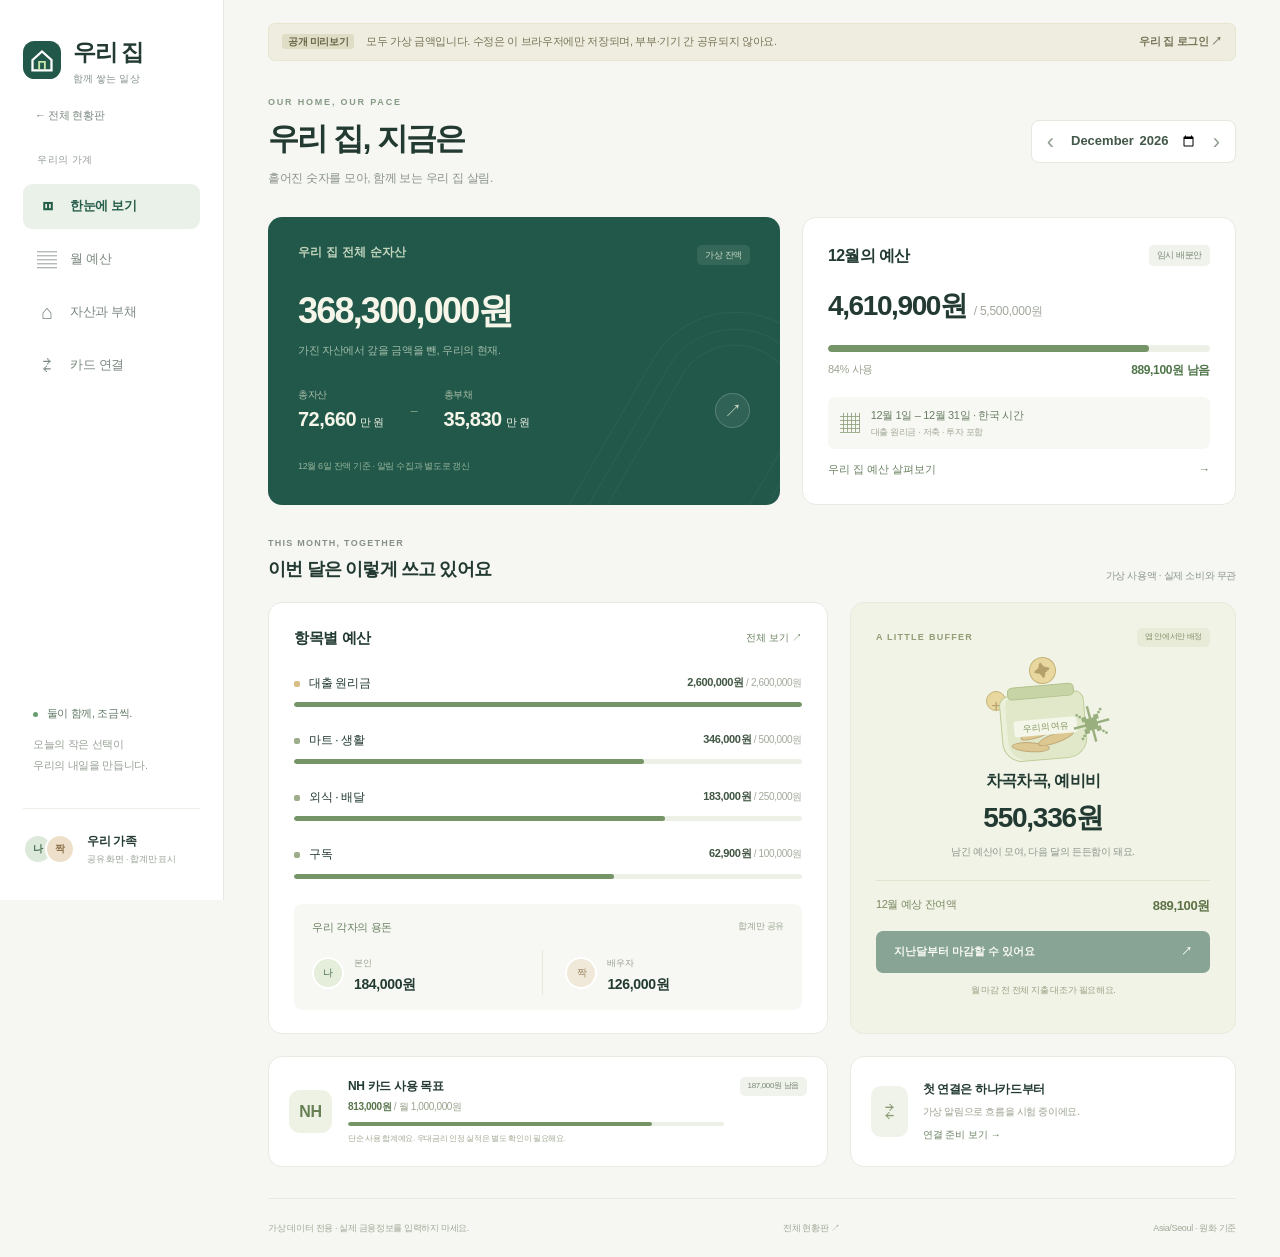
==== household/index.html @ 25414a60 "현황판 갱신 2026-10-18 10:33" ====
<!doctype html>
<html lang="ko">
<head><meta charset="utf-8"><meta name="viewport" content="width=device-width,initial-scale=1"><meta name="theme-color" content="#215849"><meta name="robots" content="noindex,nofollow"><meta name="referrer" content="no-referrer"><meta http-equiv="Content-Security-Policy" content="default-src 'self'; script-src 'self'; style-src 'self' 'unsafe-inline'; img-src 'self' data:; connect-src 'none'; object-src 'none'; base-uri 'self'; form-action 'none'"><title>우리 집 · 함께 쌓는 일상</title><link rel="icon" href="./favicon.svg"><link rel="stylesheet" href="./style.css"><script type="module" src="./app.js"></script></head>
<body>
<a class="skip" href="#main">본문으로 건너뛰기</a>
<aside class="sidebar">
  <a class="brand" href="#overview"><img src="./favicon.svg" alt="" width="38" height="38"><span>우리 집<small>함께 쌓는 일상</small></span></a>
  <a class="portal-link" href="../">← 전체 현황판</a><p class="nav-label">우리의 가계</p>
  <nav aria-label="주 메뉴"><a href="#overview" class="active" data-tab="overview"><span>◫</span> 한눈에 보기</a><a href="#budget" data-tab="budget"><span>▤</span> 월 예산</a><a href="#assets" data-tab="assets"><span>⌂</span> 자산과 부채</a><a href="#connect" data-tab="connect"><span>⇄</span> 카드 연결</a></nav>
  <div class="sidebar-note"><span class="tiny-dot"></span> 둘이 함께, 조금씩.<p>오늘의 작은 선택이<br>우리의 내일을 만듭니다.</p></div>
  <div class="household"><div class="avatars"><span>나</span><span>짝</span></div><div>우리 가족<small>공유 화면 · 합계만 표시</small></div></div>
</aside>
<main id="main">
  <div class="demo-banner"><span><b>공개 미리보기</b> 모두 가상 금액입니다. 수정은 이 브라우저에만 저장되며, 부부·기기 간 공유되지 않아요.</span><a href="./account/">우리 집 로그인 ↗</a></div>
  <header class="page-header"><div><p class="eyebrow" id="eyebrow">OUR HOME, OUR PACE</p><h1 id="page-title">우리 집, 지금은</h1><p class="subtitle" id="subtitle">흩어진 숫자를 모아, 함께 보는 우리 집 살림.</p></div><div class="month-picker"><button id="prev-month" aria-label="이전 달">‹</button><label><span class="sr-only">조회 월</span><input type="month" id="month" min="2000-01" max="2100-12"></label><button id="next-month" aria-label="다음 달">›</button></div></header>
  <div id="content" aria-busy="true"><div class="loading">우리 집 현황을 불러오고 있어요.</div></div>
  <footer>가상 데이터 전용 · 실제 금융정보를 입력하지 마세요. <a href="../">전체 현황판 ↗</a><span>Asia/Seoul · 원화 기준</span></footer>
</main>
<dialog id="editor"><form id="editor-form"><div class="dialog-heading"><div><p class="eyebrow">MAKE IT YOURS</p><h2 id="editor-title"></h2></div><button type="button" class="icon-button" id="close-editor" aria-label="닫기">×</button></div><p id="editor-note" class="muted"></p><div id="editor-fields"></div><p id="form-error" class="error" role="alert"></p><div class="dialog-actions"><span id="editor-total"></span><button class="primary" type="submit">저장하기</button></div></form></dialog>
<dialog id="celebration"><button class="icon-button celebration-close" aria-label="축하 화면 닫기">×</button><div class="reward-symbol">✦</div><p class="eyebrow">A LITTLE MORE FOR TOMORROW</p><h2>함께 남긴 여유가<br>우리 집 예비비가 됐어요.</h2><div class="reward-amount" id="reward-amount"></div><p>예비비 배정 완료 · 실제 계좌 이체는 없어요.</p><button class="primary celebration-close">차곡차곡, 잘하고 있어요</button></dialog>
<div id="toast" role="status" aria-live="polite"></div><div id="confetti" aria-hidden="true"></div>
</body></html>
---- household/style.css ----
@font-face{font-family:LocalKorean;src:local("Pretendard"),local("Noto Sans KR"),local("Malgun Gothic")}*{box-sizing:border-box}html{scroll-behavior:smooth}body{margin:0;background:#f6f7f3;color:#223a32;font-family:LocalKorean,"Segoe UI",sans-serif;font-size:14px;line-height:1.6;letter-spacing:-.025em}button,input{font:inherit}button,a,input{outline-offset:4px}button{cursor:pointer;transition:background .2s,transform .2s}button:disabled{cursor:default;opacity:.52}a{color:inherit;text-decoration:none}button{color:inherit}h1,h2,h3,p{margin:0}h1{font-size:31px;letter-spacing:-.055em;line-height:1.4}h2{font-size:20px;letter-spacing:-.045em}h3{font-size:15px}small{font-size:11px}b,strong{font-weight:650}img{display:block}.sidebar{width:224px;position:fixed;inset:0 auto 0 0;background:#fff;border-right:1px solid #e5e9e1;display:flex;flex-direction:column;padding:34px 23px;z-index:5}.brand{display:flex;gap:12px;align-items:center;font-size:23px;font-weight:700;letter-spacing:-.06em}.brand small{display:block;font-size:10px;color:#86948b;font-weight:500;letter-spacing:.015em}.nav-label{font-size:10px;color:#929c94;margin:58px 14px 16px;letter-spacing:.05em}nav{display:grid;gap:8px}nav a{display:flex;gap:13px;align-items:center;padding:12px 14px;border-radius:9px;color:#7c8981;font-size:13px}nav a span{font-size:20px;width:20px;text-align:center;line-height:1}.active{background:#eaf1e9;color:#275e4b;font-weight:700}nav a:hover{background:#f1f4ee}.sidebar-note{margin:auto 10px 33px;font-size:11px;color:#647b68;line-height:1.9}.sidebar-note p{color:#98a196;margin-top:10px}.tiny-dot{display:inline-block;width:5px;height:5px;background:#699c6f;border-radius:50%;margin-right:6px}.household{border-top:1px solid #edf0e9;padding-top:23px;display:flex;gap:12px;align-items:center;font-size:12px;font-weight:600}.household small{display:block;font-weight:400;color:#94a093;font-size:9px}.avatars{display:flex}.avatars span,.avatar{border-radius:50%;background:#dce9db;color:#456c4d;display:inline-grid;place-items:center;width:30px;height:30px;font-size:10px;border:2px solid #fff}.avatars span+span{margin-left:-8px;background:#eddfca;color:#8c744b}main{max-width:1600px;margin-left:224px;padding:23px 44px 0}.demo-banner{display:flex;justify-content:space-between;gap:10px;font-size:11px;color:#777458;background:#efeddf;border:1px solid #e8e4ce;border-radius:7px;padding:9px 13px}.demo-banner b{font-size:10px;margin-right:9px;background:#e0ddc6;color:#676546;padding:2px 6px;border-radius:3px}.demo-banner a{white-space:nowrap;font-weight:600}.page-header{display:flex;justify-content:space-between;align-items:center;margin:34px 0 28px;gap:15px}.eyebrow{font-size:10px;letter-spacing:.14em;color:#879187;font-weight:600;margin-bottom:6px}.page-header .eyebrow{font-size:9px;letter-spacing:.2em;color:#869b85;margin-bottom:8px}.subtitle{font-size:12px;color:#8b948c;margin-top:9px}.month-picker{display:flex;align-items:center;border:1px solid #e4e8de;border-radius:8px;background:white;padding:5px}.month-picker button{background:none;border:0;font-size:22px;color:#919c91;width:27px;height:29px;line-height:1}.month-picker input{width:139px;padding:4px 6px;background:none;border:0;font-size:13px;font-weight:650;color:#425747}.hero-grid{display:grid;grid-template-columns:1.18fr 1fr;gap:22px}.panel{background:#fff;border:1px solid #e7ebe2;border-radius:14px;padding:25px}.section-top{display:flex;align-items:center;justify-content:space-between;gap:12px}.section-top h2{font-size:16px}.pill,.dark-pill{font-size:9px;border-radius:5px;background:#f0f3ec;color:#798775;padding:3px 8px;white-space:nowrap}.dark-pill{background:#ffffff17;color:#c7d8c3}.wealth-card{position:relative;overflow:hidden;background:#215849;border-radius:14px;color:#f5f5e9;padding:26px 30px 21px}.wealth-card .eyebrow{color:#c2d4bd;letter-spacing:.02em;font-size:12px}.wealth-value{font-size:36px;font-weight:600;letter-spacing:-.05em;margin-top:14px;position:relative;z-index:1}.wealth-card>p{font-size:11px;color:#a1bca9;margin-top:3px}.wealth-breakdown{display:flex;align-items:center;gap:26px;margin-top:27px;position:relative;z-index:1}.wealth-breakdown div>span{font-size:10px;color:#acbfa9;display:block}.wealth-breakdown strong{font-size:20px;letter-spacing:-.025em}.wealth-breakdown small{font-size:11px;margin-left:4px;font-weight:400}.math-symbol{color:#789b83}.circle-button{margin-left:auto;background:#ffffff12;border:1px solid #ffffff30;width:35px;height:35px;border-radius:50%;font-size:18px;color:#c8d7bd}.wealth-date{font-size:9px;color:#95b49d;margin-top:24px}.arch{position:absolute;right:-25px;bottom:-90px;width:190px;height:290px;border:1px solid #ffffff0c;border-radius:100px 100px 0 0;transform:rotate(30deg)}.arch:before,.arch:after{content:'';position:absolute;inset:16px;border:1px solid #ffffff0c;border-radius:100px 100px 0 0}.arch:after{inset:32px}.month-card{display:flex;flex-direction:column;justify-content:space-between}.budget-main{font-size:28px;letter-spacing:-.05em;font-weight:650;margin:16px 0}.budget-main>span{font-size:12px;color:#a1a89b;font-weight:400;letter-spacing:-.02em;margin-left:4px}.bar{height:7px;border-radius:9px;background:#edf0e7;overflow:hidden}.bar>span{display:block;height:100%;background:#759467;border-radius:9px;transition:width .4s}.bar.over>span{background:#c78b62}.budget-bottom{display:flex;justify-content:space-between;font-size:11px;color:#9aa28f;margin-top:9px}.budget-bottom strong{font-size:12px;color:#4f7649}.month-note{display:flex;gap:11px;align-items:center;background:#f7f8f3;border-radius:7px;padding:10px 12px;margin:17px 0 12px;font-size:11px;color:#697d63}.note-icon{font-size:20px;color:#899c76}.month-note small{display:block;color:#a1aa98;font-size:9px}.text-button{display:flex;align-items:center;justify-content:space-between;gap:10px;background:transparent;border:0;font-size:11px;padding:0;color:#6b8262;text-align:left}.text-button.small{font-size:10px;white-space:nowrap}.section-heading{display:flex;justify-content:space-between;align-items:end;margin:31px 0 18px;gap:10px}.section-heading h2{font-size:18px}.section-heading .eyebrow{font-size:9px;margin-bottom:5px}.muted{color:#8a9689;font-size:12px}.sample-label{font-size:10px}.detail-grid{display:grid;grid-template-columns:minmax(0,1.45fr) minmax(270px,1fr);gap:22px}.spending-panel{padding:23px 25px}.category-row{margin-top:24px;display:grid;grid-template-columns:1fr auto;gap:9px;font-size:12px}.category-name{display:flex;align-items:center;gap:9px;flex-wrap:wrap}.category-dot{display:inline-block;width:6px;height:6px;border-radius:2px;background:#9dac89}.category-dot.debt{background:#d8be87}.category-dot.saving{background:#7aa995}.category-money{font-size:11px;color:#405542;text-align:right}.category-money span{color:#a2aa9b;font-size:10px}.category-row .bar{grid-column:1/-1;height:5px}.category-foot{grid-column:1/-1;display:flex;justify-content:space-between;font-size:10px;color:#9aa58e}.personal-box{background:#f7f8f3;padding:15px 18px;border-radius:8px;margin-top:25px}.personal-heading{display:flex;justify-content:space-between;font-size:11px;color:#698061}.personal-heading small{font-size:9px;color:#99a38f}.personal-totals{display:flex;justify-content:space-between;margin-top:14px;gap:12px}.personal-totals>div{display:flex;gap:10px;align-items:center;flex:1}.personal-totals>div+div{border-left:1px solid #e4e9dc;padding-left:22px}.personal-totals b{display:block;font-size:14px}.personal-totals small{font-size:9px;color:#99a08f}.avatar{width:32px;height:32px;background:#e5eddb}.avatar.partner{background:#f0e8d8;color:#9b8764}.reserve-panel{background:#f1f3e7;border-color:#e7ebdb;display:flex;flex-direction:column;align-items:stretch;text-align:center;position:relative;overflow:hidden}.reserve-panel .section-top .eyebrow{font-size:9px;margin:0;color:#929d76}.reserve-panel .pill{background:#e7ebd8;color:#87936e;font-size:8px}.reserve-illustration{position:relative;height:117px;max-width:210px;width:100%;margin:4px auto 0}.jar{position:absolute;width:85px;height:67px;bottom:8px;left:63px;background:#e1e8c9;border:1px solid #c0ce9a;border-radius:10px 10px 20px 20px;transform:rotate(-5deg);box-shadow:inset 5px 0 0 #ffffff55}.jar:before{content:'';position:absolute;left:8px;right:8px;top:-9px;height:11px;background:#c6d4a6;border:1px solid #b3c28e;border-radius:5px}.jar span{position:absolute;top:25px;left:12px;background:#f4f6e9;border-radius:3px;padding:1px 9px;font-size:9px;color:#82945e;z-index:1}.jar i{position:absolute;background:#ddc891;border:1px solid #bfa978;height:10px;width:38px;border-radius:50%;bottom:8px;left:8px;transform:rotate(8deg)}.jar i+i{left:34px;bottom:15px;transform:rotate(-15deg)}.jar i+i+i{left:17px;bottom:22px}.coin{position:absolute;display:grid;place-items:center;border:1px solid #c6b276;border-radius:50%;background:#e8d8a0;color:#b5a06c;font-size:17px}.coin.one{width:27px;height:27px;top:6px;left:91px;transform:rotate(-15deg)}.coin.two{width:20px;height:20px;left:48px;top:40px}.leaf{position:absolute;right:35px;bottom:10px;color:#9aaf7e;font-size:39px;transform:rotate(-15deg)}.reserve-panel h2{font-size:16px;margin-top:0}.reserve-value{font-size:28px;letter-spacing:-.045em;font-weight:650;margin-top:3px}.reserve-panel .muted{font-size:10px;margin-top:3px}.reserve-preview{display:flex;justify-content:space-between;border-top:1px solid #dfe5cf;padding-top:15px;margin-top:20px;margin-bottom:14px;font-size:11px;color:#7b8962}.reserve-preview b{font-size:13px;color:#5d7244}.primary{border:0;background:#285d49;color:white;border-radius:7px;font-size:12px;font-weight:600;padding:12px 18px;white-space:nowrap}.primary:hover:not(:disabled){background:#194d3a;transform:translateY(-1px)}.primary.wide{display:flex;justify-content:space-between;width:100%;font-size:11px}.reserve-help{font-size:9px;color:#9aa383;margin-top:10px}.bottom-grid{display:grid;grid-template-columns:1.45fr 1fr;gap:22px;margin-top:22px}.nh-panel{display:flex;gap:16px;padding:20px;align-items:center}.nh-logo{font-size:16px;font-weight:800;color:#678154;background:#eef2e5;display:grid;place-items:center;border-radius:11px;width:43px;height:43px;flex-shrink:0}.nh-copy{flex:1}.nh-copy h3{font-size:12px}.nh-copy p{font-size:10px;color:#9aa38c;margin-top:3px}.nh-copy b{color:#58754c}.nh-copy .bar{height:4px;margin:7px 0}.nh-copy small{font-size:8px;color:#a0a992;display:block}.nh-panel>.pill{align-self:flex-start;font-size:8px}.connection-mini{display:flex;gap:15px;align-items:center;padding:20px}.connection-icon{font-size:22px;background:#f0f3e9;border-radius:10px;padding:8px 13px;color:#8b9b73}.connection-mini h3{font-size:12px}.connection-mini p{font-size:10px;color:#99a28e;margin:4px 0 7px}footer{display:flex;justify-content:space-between;border-top:1px solid #e5e9de;font-size:9px;color:#9fa895;padding:22px 0;margin-top:31px;gap:10px}.budget-summary{display:flex;justify-content:space-between;align-items:center;gap:18px}.budget-summary p{margin-top:7px}.budget-summary h2{font-size:23px}.budget-stats{display:grid;grid-template-columns:repeat(3,1fr);margin:22px 0;gap:20px}.budget-stats>div{border-left:3px solid #d7dfc7;padding:8px 18px}.budget-stats span{display:block;color:#8e9b86;font-size:11px}.budget-stats b{font-size:25px}.categories-grid{display:grid;grid-template-columns:1fr 1fr;gap:0 28px}.categories-grid .category-row{grid-template-columns:1fr}.categories-grid .category-money{text-align:left}.all-categories{padding-bottom:35px}.reserve-panel.full{align-self:start}.info-note{font-size:11px;color:#88977d;background:#f0f3e9;border-radius:6px;padding:12px 16px;margin-top:20px}.asset-grid{display:grid;grid-template-columns:1.1fr 1fr;gap:22px}.asset-row{display:flex;justify-content:space-between;gap:15px;align-items:center;border-bottom:1px solid #edf0e7;padding:22px 0;font-size:12px}.asset-row:last-child{border-bottom:0;padding-bottom:5px}.asset-row small{display:block;color:#9aa68c;font-size:10px;margin-top:3px}.asset-row.excluded{opacity:.55}.asset-row strong{white-space:nowrap}.connection-status{display:flex;justify-content:space-between;align-items:start;gap:10px}.connection-status h2{font-size:24px;margin-bottom:10px}.status-icon{float:left;font-size:30px;display:grid;place-items:center;background:#eef3e8;color:#698557;border-radius:14px;width:70px;height:70px;margin-right:22px}.amber{background:#f5eada;color:#ab8655}.flow{display:flex;gap:25px;align-items:center;justify-content:center;margin:26px 0}.flow>div{padding:15px 20px;background:#ecefe5;border-radius:10px;flex:1;display:grid;grid-template-columns:auto 1fr;gap:3px 12px}.flow b{grid-row:1/3;font-size:25px;color:#bbc4aa}.flow strong{font-size:12px;color:#7b8c70}.flow small{font-size:10px;color:#99a68b}.flow>span{color:#b2bda3}.flow .ready{background:#e3ecdf}.flow .ready b,.flow .ready strong{color:#5a7952}.simulator p{margin-top:12px}.sim-buttons{display:grid;grid-template-columns:1fr 1fr;gap:10px;margin-top:19px}.sim-buttons button{background:#f8f9f4;border:1px solid #e4e9dc;border-radius:9px;display:grid;grid-template-columns:30px 1fr;padding:13px 10px;text-align:left;align-items:center;gap:3px 5px}.sim-buttons button:hover{background:#edf3e6}.sim-buttons button>span{grid-row:1/3;font-size:24px;color:#8b9e75}.sim-buttons b{font-size:11px}.sim-buttons small{font-size:9px;color:#98a28b}.capture-counts{display:flex;gap:22px;margin-top:20px;font-size:11px;color:#8b9980}.capture-counts b{color:#466640;margin-left:6px}.next-step{background:#edf1e5}.next-step h2{font-size:21px;margin:15px 0}.next-step p{font-size:12px;line-height:2}.next-step .muted{margin-top:15px;font-size:11px}.step-note{border-top:1px solid #dce4cf;padding-top:18px;margin-top:22px;font-size:12px;color:#798c66}.cards-grid{display:grid;grid-template-columns:repeat(4,1fr);gap:15px}.card-tile{background:#fff;border:1px solid #e4e9dc;border-radius:12px;padding:20px 17px}.card-chip{font-size:26px;color:#c1b17f;line-height:1}.card-tile h3{font-size:12px;margin:25px 0 5px}.card-tile p{font-size:10px;color:#8e9d83}.card-tile>small{display:block;font-size:9px;color:#adb6a4;margin-top:18px}dialog{border:1px solid #dce4d4;border-radius:18px;padding:28px;max-width:650px;width:calc(100% - 32px);max-height:88vh;color:#294132;background:#fcfdf9;box-shadow:0 20px 100px #1e3b3033}dialog::backdrop{background:#182d2666;backdrop-filter:blur(3px)}.dialog-heading{display:flex;justify-content:space-between;align-items:center}.icon-button{border:0;background:#edf2e7;border-radius:50%;width:30px;height:30px;font-size:22px;line-height:1;color:#8b9d7d}.dialog-heading h2{font-size:23px}#editor-note{margin:14px 0 20px;font-size:11px}.budget-fields{display:grid;grid-template-columns:1fr 1fr;gap:17px 22px}.amount-field>span{display:block;font-size:11px;color:#829477;margin-bottom:5px}.amount-field>div{display:flex;align-items:center;gap:7px}.amount-field input,.asset-fields input[type=number]{border:1px solid #dce3d3;border-radius:6px;background:#fff;min-width:0;width:100%;padding:9px 10px;color:#3e5938;text-align:right}.amount-field div>span{font-size:10px;color:#9eaa92}.dialog-actions{position:sticky;bottom:-28px;background:#fcfdf9;display:flex;justify-content:space-between;align-items:center;gap:12px;border-top:1px solid #e1e7d8;margin-top:22px;padding:20px 0 4px}.dialog-actions>span{font-size:14px;font-weight:600}.error,.warn-text{color:#a56942!important}.error{font-size:12px;margin-top:12px}.asset-fields{display:grid;grid-template-columns:1fr 1fr;gap:10px;border:1px solid #e0e7d6;border-radius:7px;margin:15px 0;padding:15px}.asset-fields legend{font-size:12px}.asset-fields label{font-size:10px;color:#829575}.asset-fields input[type=number]{margin-top:5px}.check-label{display:flex;align-items:center;gap:8px;font-size:11px!important;color:#69815c!important;grid-column:1/-1}.check-label input{accent-color:#285d49;flex-shrink:0;width:17px;height:17px}.review-check{padding:14px;background:#eef2e6;border-radius:7px;line-height:1.8}.close-summary{display:grid;gap:12px;margin:20px 0}.close-summary>span{display:flex;justify-content:space-between;font-size:13px}.close-summary>span:last-child{border-top:1px solid #dce5d3;padding-top:15px;font-size:17px}#toast{position:fixed;bottom:28px;left:calc(50% + 100px);transform:translateX(-50%) translateY(100px);opacity:0;background:#284d3e;color:#fff;padding:14px 22px;border-radius:9px;font-size:12px;z-index:30;transition:all .25s;box-shadow:0 5px 25px #183d2c22;max-width:90vw;min-width:280px;text-align:center}#toast.show{opacity:1;transform:translateX(-50%) translateY(0)}#celebration{width:470px;text-align:center;background:#f1f5e8;padding:45px 28px}.celebration-close.icon-button{position:absolute;right:18px;top:18px}.reward-symbol{font-size:65px;color:#b49e54;margin-bottom:15px}.reward-amount{color:#275c45;font-size:40px;font-weight:650;letter-spacing:-.05em;margin:20px 0}.reward-amount{animation:reward .6s ease-out}#celebration p:not(.eyebrow){font-size:11px;color:#889b76;margin-bottom:25px}#confetti{position:fixed;inset:0;pointer-events:none;z-index:100}#confetti i{position:absolute;top:-30px;left:var(--x);width:9px;height:14px;animation:fall 2.8s var(--delay) ease-out both}@keyframes fall{to{transform:translateY(105vh) rotate(var(--rotate));opacity:0}}@keyframes reward{from{transform:translateY(25px);opacity:0}to{transform:translateY(0);opacity:1}}.sr-only{position:absolute;width:1px;height:1px;overflow:hidden;clip-path:inset(50%)}.skip{position:fixed;left:15px;top:-100px;background:white;padding:10px;z-index:20}.skip:focus{top:15px}.loading{padding:100px;text-align:center;color:#8c9b7f}@media(min-width:1600px){main{margin-right:auto}.wealth-value{font-size:43px}.wealth-card{padding:30px 36px}.panel{padding:28px}.hero-grid{gap:26px}.detail-grid,.bottom-grid{gap:26px}.category-row{margin-top:28px}.reserve-illustration{margin-top:14px;height:125px}}@media(max-width:1180px){.sidebar{width:185px;padding:30px 17px}main{margin-left:185px;padding:20px 27px 0}.hero-grid{grid-template-columns:1fr 1fr;gap:16px}.wealth-card{padding:23px}.wealth-value{font-size:31px}.wealth-breakdown{gap:15px}.budget-main{font-size:24px}.budget-main>span{display:block;margin-left:0}.detail-grid{grid-template-columns:1.2fr 1fr;gap:16px}.bottom-grid{grid-template-columns:1fr}.cards-grid{grid-template-columns:repeat(2,1fr)}.category-row{grid-template-columns:1fr}.category-money{text-align:left}.panel{padding:21px}.categories-grid{grid-template-columns:1fr}.budget-stats b{font-size:22px}.flow{gap:12px}.flow>div{padding:13px;grid-template-columns:1fr}.flow b{grid-row:auto}.personal-totals>div+div{padding-left:10px}.personal-totals b{font-size:12px}.sample-label{display:none}.status-icon{display:none}}@media(max-width:820px){.sidebar{width:75px;padding:24px 12px}.brand{justify-content:center}.brand>span,.nav-label,.sidebar-note,.household{display:none}nav{margin-top:40px}nav a{font-size:0;padding:14px 12px;justify-content:center}nav a span{font-size:22px}.sidebar nav a{gap:0}main{margin-left:75px;padding:18px 22px 0}.demo-banner a{display:none}.hero-grid{grid-template-columns:1fr}.wealth-value{font-size:36px}.wealth-card{padding:25px}.month-card{padding:23px}.budget-main>span{display:inline}.detail-grid{grid-template-columns:1fr}.reserve-illustration{height:105px}.reserve-panel{padding:23px}.budget-stats{gap:6px}.budget-stats>div{padding:6px 10px}.budget-stats b{font-size:19px}.asset-grid{grid-template-columns:1fr}.category-row{grid-template-columns:1fr auto}.category-money{text-align:right}.categories-grid{grid-template-columns:1fr 1fr}.categories-grid .category-row{grid-template-columns:1fr}.categories-grid .category-money{text-align:left}.personal-totals b{font-size:15px}.reserve-panel.full{max-width:none}.page-header{margin:26px 0 22px}.page-header h1{font-size:27px}.month-picker input{width:126px;font-size:12px}footer{flex-direction:column}.budget-summary{align-items:start}.budget-summary h2{font-size:19px}.budget-summary .primary{font-size:10px;padding:10px 13px}#toast{left:calc(50% + 37px)}.connection-status h2{font-size:20px}.connection-status .pill{font-size:8px}.flow>div{padding:12px}.flow strong{font-size:10px}.flow small{font-size:9px}.sim-buttons{grid-template-columns:1fr 1fr}}
@media(max-width:520px){body{font-size:13px}.sidebar{position:fixed;inset:auto 0 0 0;height:67px;width:100%;padding:0 7px;border-right:0;border-top:1px solid #e3e9db;background:#fffffff2;backdrop-filter:blur(12px)}.brand{display:none}nav{display:flex;justify-content:space-around;margin:0;height:100%;align-items:center}nav a{display:flex;flex-direction:column;font-size:9px;gap:5px!important;padding:7px 12px;border-radius:8px;white-space:nowrap}nav a span{font-size:18px}main{margin:0;padding:13px 17px 65px}.demo-banner{font-size:9px;padding:8px 10px;line-height:1.7}.demo-banner b{font-size:8px}.page-header{margin-top:24px;align-items:start;flex-wrap:wrap;gap:18px}.page-header>div:first-child{flex:1}.page-header h1{font-size:27px}.page-header .eyebrow{font-size:8px}.subtitle{font-size:11px;max-width:220px}.month-picker{margin-top:4px;padding:2px}.month-picker input{width:109px;font-size:11px;padding:5px 2px}.month-picker button{width:20px}.wealth-value{font-size:33px}.wealth-breakdown{gap:22px}.wealth-breakdown strong{font-size:19px}.section-heading h2{font-size:17px}.panel{padding:21px}.category-row{font-size:11px}.category-money{font-size:11px}.category-money span{font-size:9px}.nh-panel{gap:12px;flex-wrap:wrap}.nh-panel>.pill{margin-left:55px;margin-top:-7px}.nh-copy small{font-size:9px}.budget-main{font-size:27px}.budget-main>span{font-size:11px}.cards-grid{gap:10px}.card-tile{padding:17px 12px}.card-tile h3{font-size:11px}.card-tile .pill{font-size:7px}.budget-summary{flex-direction:column}.budget-summary .primary{align-self:flex-end}.budget-stats{grid-template-columns:1fr 1fr;gap:15px 0}.budget-stats>div:last-child{grid-column:1/-1}.budget-stats b{font-size:23px}.categories-grid{grid-template-columns:1fr}.categories-grid .category-row{grid-template-columns:1fr auto}.categories-grid .category-money{text-align:right}.flow{gap:8px;align-items:stretch}.flow>span{align-self:center;font-size:11px}.flow>div{padding:11px 8px}.flow strong{font-size:9px}.flow small{font-size:8px}.flow b{font-size:19px}.connection-status h2{font-size:18px}.connection-status{flex-wrap:wrap}.connection-status .pill{margin-top:5px}.sim-buttons{gap:8px}.sim-buttons b{font-size:10px}.sim-buttons small{font-size:8px}.sim-buttons button{grid-template-columns:21px 1fr;padding:12px 8px}.sim-buttons button>span{font-size:20px}.budget-fields{gap:12px 15px}.amount-field input{font-size:12px}.dialog-actions>span{font-size:12px}dialog{padding:22px}.asset-fields{padding:12px}.dialog-actions{bottom:-22px;padding-bottom:6px}#toast{left:50%;bottom:80px}.reward-amount{font-size:33px}.asset-row{font-size:11px}.asset-row strong{font-size:12px}}
#celebration{width:min(470px,calc(100% - 32px))}
@media(prefers-reduced-motion:reduce){*,*:before,*:after{animation:none!important;transition:none!important;scroll-behavior:auto!important}}

.portal-link{margin:20px 12px -30px;font-size:11px;color:#7c8981}@media(max-width:820px){.portal-link{display:none}}
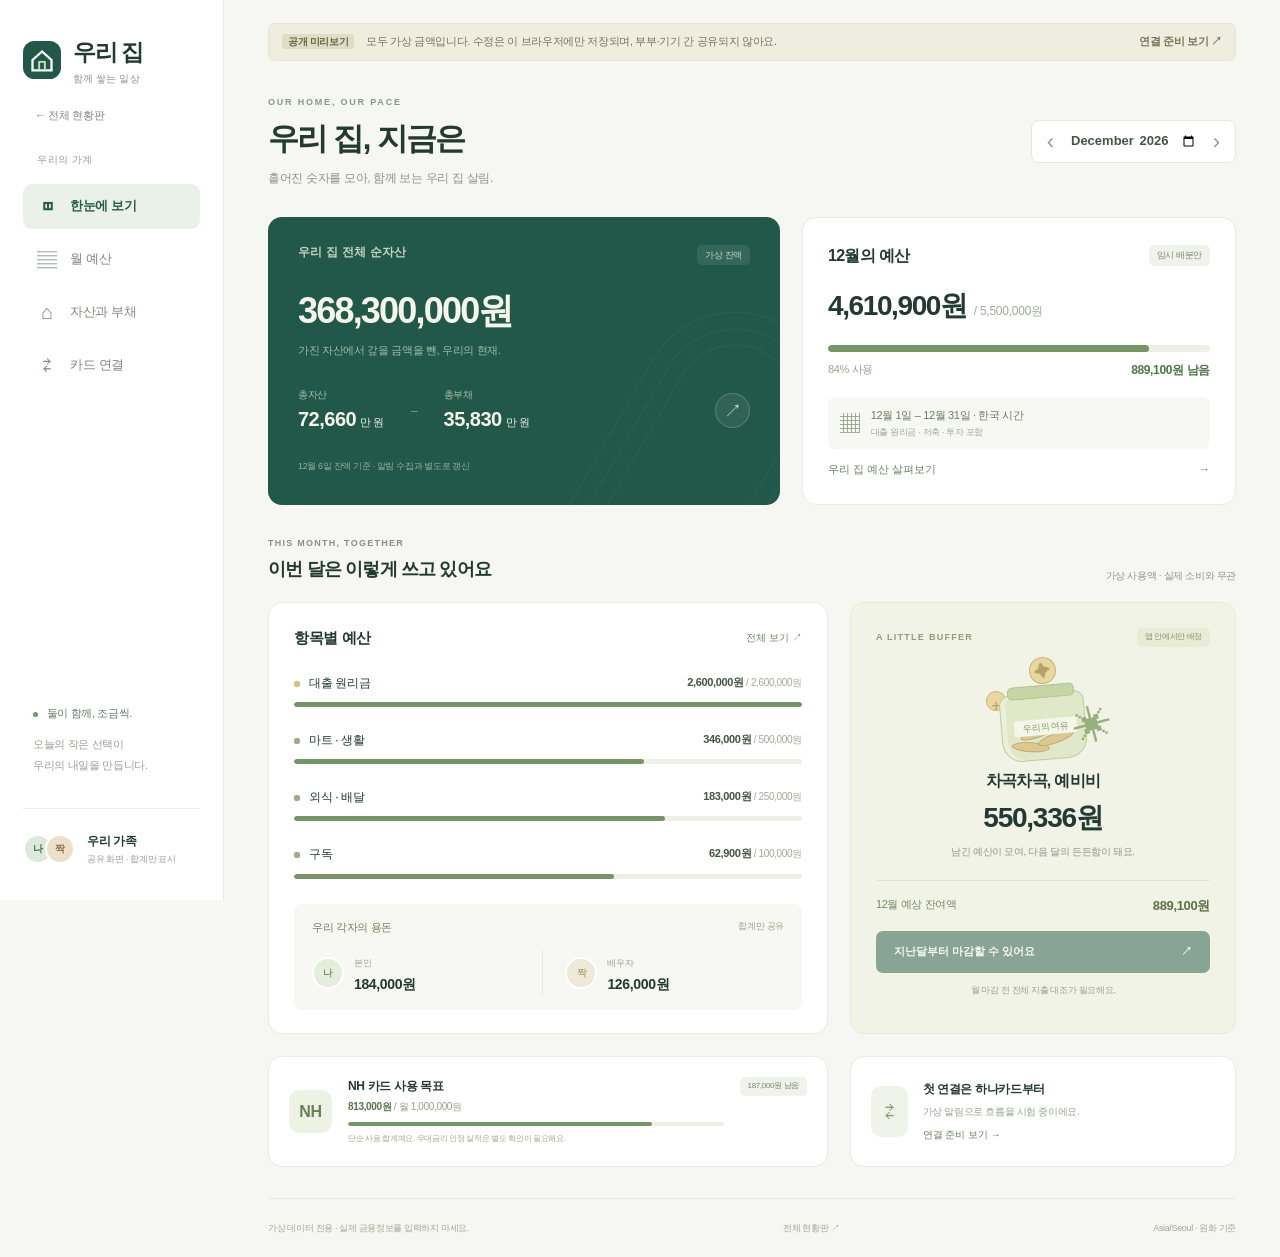
==== commit cc149bfe: "현황판 갱신 2026-10-18 02:25" ====
--- a/household/index.html
+++ b/household/index.html
@@ -11,7 +11,7 @@
   <div class="household"><div class="avatars"><span>나</span><span>짝</span></div><div>우리 가족<small>공유 화면 · 합계만 표시</small></div></div>
 </aside>
 <main id="main">
-  <div class="demo-banner"><span><b>공개 미리보기</b> 모두 가상 금액입니다. 수정은 이 브라우저에만 저장되며, 부부·기기 간 공유되지 않아요.</span><a href="./account/">우리 집 로그인 ↗</a></div>
+  <div class="demo-banner"><span><b>공개 미리보기</b> 모두 가상 금액입니다. 수정은 이 브라우저에만 저장되며, 부부·기기 간 공유되지 않아요.</span><a href="#connect">연결 준비 보기 ↗</a></div>
   <header class="page-header"><div><p class="eyebrow" id="eyebrow">OUR HOME, OUR PACE</p><h1 id="page-title">우리 집, 지금은</h1><p class="subtitle" id="subtitle">흩어진 숫자를 모아, 함께 보는 우리 집 살림.</p></div><div class="month-picker"><button id="prev-month" aria-label="이전 달">‹</button><label><span class="sr-only">조회 월</span><input type="month" id="month" min="2000-01" max="2100-12"></label><button id="next-month" aria-label="다음 달">›</button></div></header>
   <div id="content" aria-busy="true"><div class="loading">우리 집 현황을 불러오고 있어요.</div></div>
   <footer>가상 데이터 전용 · 실제 금융정보를 입력하지 마세요. <a href="../">전체 현황판 ↗</a><span>Asia/Seoul · 원화 기준</span></footer>
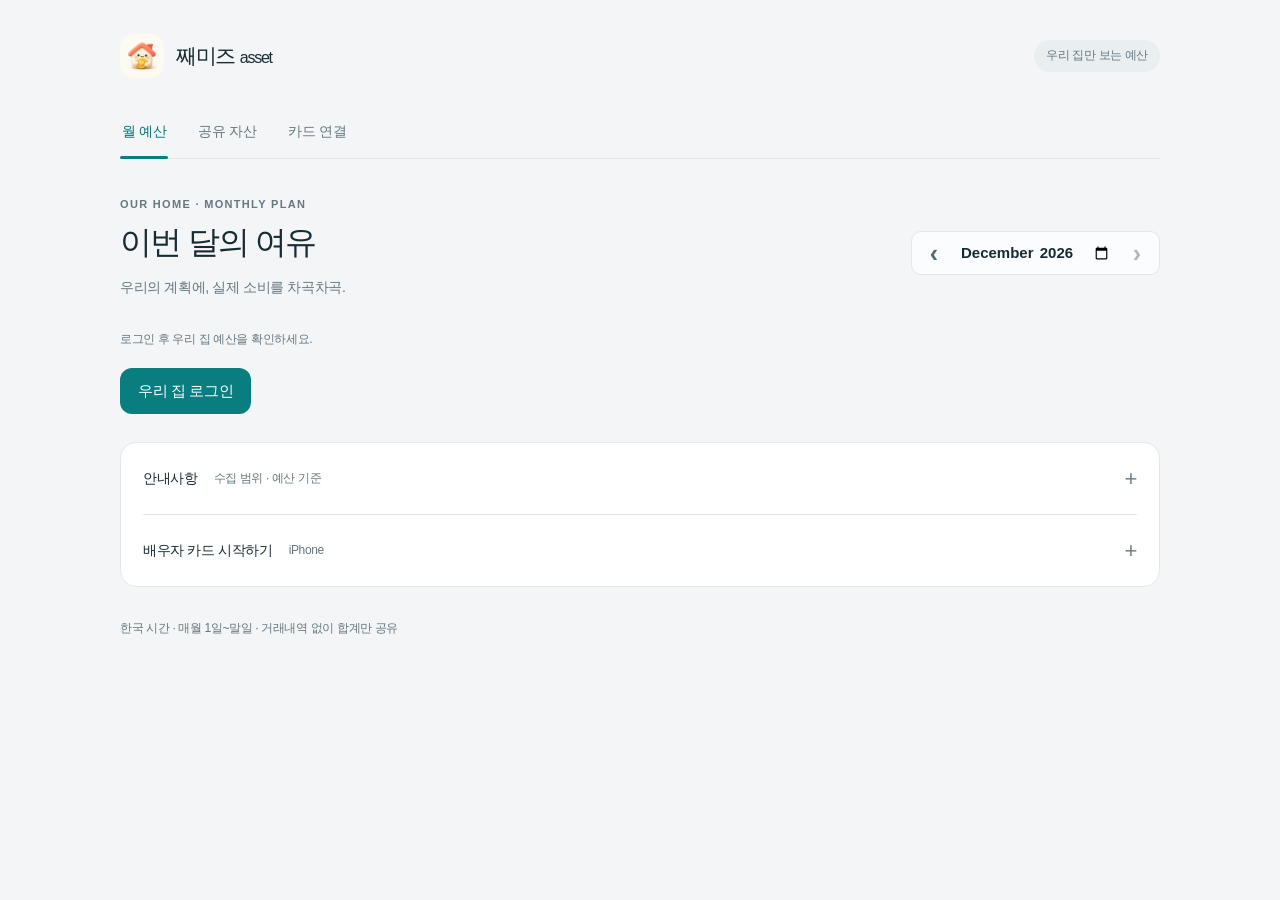
==== commit 7f819ed3: "현황판 갱신 2026-10-22 17:36" ====
--- a/household/index.html
+++ b/household/index.html
@@ -1,22 +1 @@
-<!doctype html>
-<html lang="ko">
-<head><meta charset="utf-8"><meta name="viewport" content="width=device-width,initial-scale=1"><meta name="theme-color" content="#215849"><meta name="robots" content="noindex,nofollow"><meta name="referrer" content="no-referrer"><meta http-equiv="Content-Security-Policy" content="default-src 'self'; script-src 'self'; style-src 'self' 'unsafe-inline'; img-src 'self' data:; connect-src 'none'; object-src 'none'; base-uri 'self'; form-action 'none'"><title>우리 집 · 함께 쌓는 일상</title><link rel="icon" href="./favicon.svg"><link rel="stylesheet" href="./style.css"><script type="module" src="./app.js"></script></head>
-<body>
-<a class="skip" href="#main">본문으로 건너뛰기</a>
-<aside class="sidebar">
-  <a class="brand" href="#overview"><img src="./favicon.svg" alt="" width="38" height="38"><span>우리 집<small>함께 쌓는 일상</small></span></a>
-  <a class="portal-link" href="../">← 전체 현황판</a><p class="nav-label">우리의 가계</p>
-  <nav aria-label="주 메뉴"><a href="#overview" class="active" data-tab="overview"><span>◫</span> 한눈에 보기</a><a href="#budget" data-tab="budget"><span>▤</span> 월 예산</a><a href="#assets" data-tab="assets"><span>⌂</span> 자산과 부채</a><a href="#connect" data-tab="connect"><span>⇄</span> 카드 연결</a></nav>
-  <div class="sidebar-note"><span class="tiny-dot"></span> 둘이 함께, 조금씩.<p>오늘의 작은 선택이<br>우리의 내일을 만듭니다.</p></div>
-  <div class="household"><div class="avatars"><span>나</span><span>짝</span></div><div>우리 가족<small>공유 화면 · 합계만 표시</small></div></div>
-</aside>
-<main id="main">
-  <div class="demo-banner"><span><b>공개 미리보기</b> 모두 가상 금액입니다. 수정은 이 브라우저에만 저장되며, 부부·기기 간 공유되지 않아요.</span><a href="#connect">연결 준비 보기 ↗</a></div>
-  <header class="page-header"><div><p class="eyebrow" id="eyebrow">OUR HOME, OUR PACE</p><h1 id="page-title">우리 집, 지금은</h1><p class="subtitle" id="subtitle">흩어진 숫자를 모아, 함께 보는 우리 집 살림.</p></div><div class="month-picker"><button id="prev-month" aria-label="이전 달">‹</button><label><span class="sr-only">조회 월</span><input type="month" id="month" min="2000-01" max="2100-12"></label><button id="next-month" aria-label="다음 달">›</button></div></header>
-  <div id="content" aria-busy="true"><div class="loading">우리 집 현황을 불러오고 있어요.</div></div>
-  <footer>가상 데이터 전용 · 실제 금융정보를 입력하지 마세요. <a href="../">전체 현황판 ↗</a><span>Asia/Seoul · 원화 기준</span></footer>
-</main>
-<dialog id="editor"><form id="editor-form"><div class="dialog-heading"><div><p class="eyebrow">MAKE IT YOURS</p><h2 id="editor-title"></h2></div><button type="button" class="icon-button" id="close-editor" aria-label="닫기">×</button></div><p id="editor-note" class="muted"></p><div id="editor-fields"></div><p id="form-error" class="error" role="alert"></p><div class="dialog-actions"><span id="editor-total"></span><button class="primary" type="submit">저장하기</button></div></form></dialog>
-<dialog id="celebration"><button class="icon-button celebration-close" aria-label="축하 화면 닫기">×</button><div class="reward-symbol">✦</div><p class="eyebrow">A LITTLE MORE FOR TOMORROW</p><h2>함께 남긴 여유가<br>우리 집 예비비가 됐어요.</h2><div class="reward-amount" id="reward-amount"></div><p>예비비 배정 완료 · 실제 계좌 이체는 없어요.</p><button class="primary celebration-close">차곡차곡, 잘하고 있어요</button></dialog>
-<div id="toast" role="status" aria-live="polite"></div><div id="confetti" aria-hidden="true"></div>
-</body></html>
+<!doctype html><html lang="ko"><head><meta charset="utf-8"><meta name="viewport" content="width=device-width,initial-scale=1"><meta name="robots" content="noindex,nofollow"><meta http-equiv="Content-Security-Policy" content="default-src 'self'; connect-src 'none'; object-src 'none'; base-uri 'none'"><meta http-equiv="refresh" content="0;url=./budget/"><title>째미즈 asset · 우리 집 예산</title></head><body><p><a href="./budget/">우리 집 예산 현황판 열기</a></p></body></html>
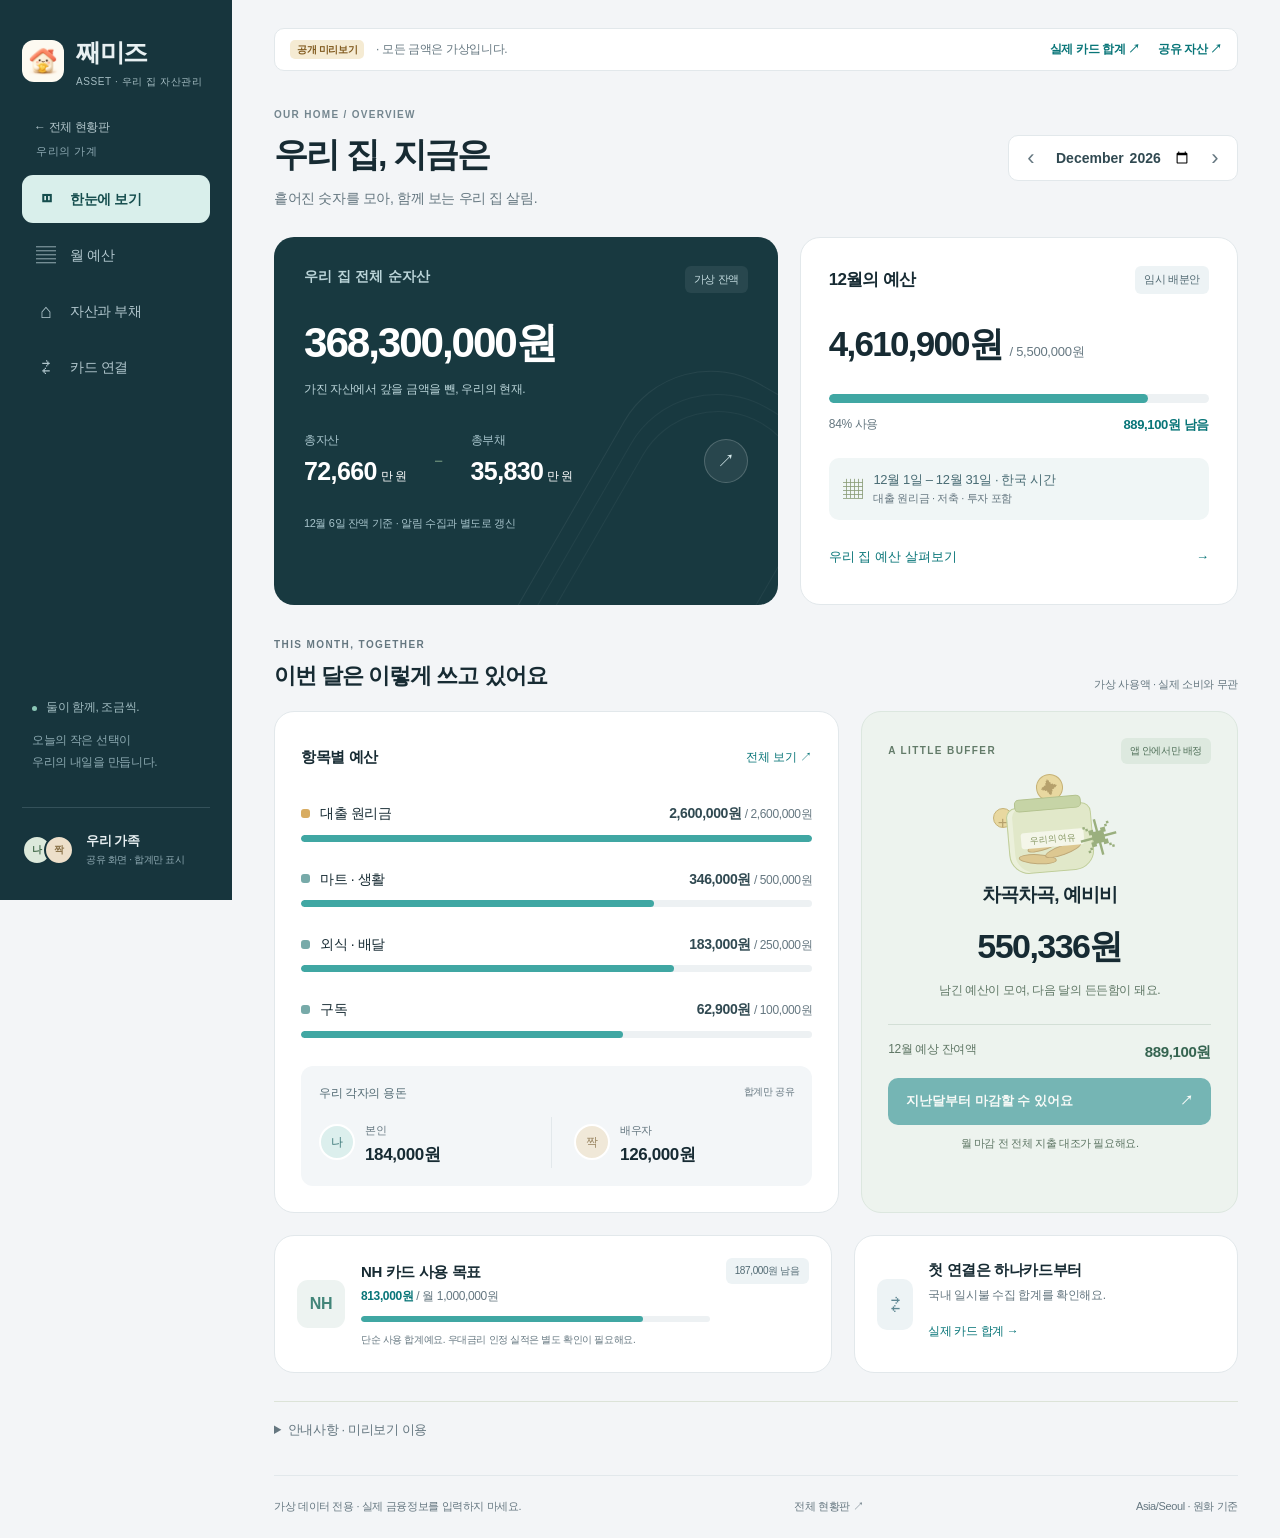
==== commit 75a497aa: "현황판 갱신 2026-10-21 15:39" ====
--- a/household/index.html
+++ b/household/index.html
@@ -1 +1,22 @@
-<!doctype html><html lang="ko"><head><meta charset="utf-8"><meta name="viewport" content="width=device-width,initial-scale=1"><meta name="robots" content="noindex,nofollow"><meta http-equiv="Content-Security-Policy" content="default-src 'self'; connect-src 'none'; object-src 'none'; base-uri 'none'"><meta http-equiv="refresh" content="0;url=./budget/"><title>째미즈 asset · 우리 집 예산</title></head><body><p><a href="./budget/">우리 집 예산 현황판 열기</a></p></body></html>+<!doctype html>
+<html lang="ko">
+<head><meta charset="utf-8"><meta name="viewport" content="width=device-width,initial-scale=1"><meta name="theme-color" content="#215849"><meta name="robots" content="noindex,nofollow"><meta name="referrer" content="no-referrer"><meta http-equiv="Content-Security-Policy" content="default-src 'self'; script-src 'self'; style-src 'self' 'unsafe-inline'; img-src 'self' data:; connect-src 'none'; object-src 'none'; base-uri 'self'; form-action 'none'"><title>우리 집 · 함께 쌓는 일상</title><link rel="icon" href="./favicon.svg"><link rel="stylesheet" href="./style.css?v=design07b"><script type="module" src="./app.js?v=design07"></script></head>
+<body>
+<a class="skip" href="#main">본문으로 건너뛰기</a>
+<aside class="sidebar">
+  <a class="brand" href="#overview"><img src="./connect/app-icon.png" alt="" width="38" height="38"><span>째미즈<small>ASSET · 우리 집 자산관리</small></span></a>
+  <a class="portal-link" href="../">← 전체 현황판</a><p class="nav-label">우리의 가계</p>
+  <nav aria-label="주 메뉴"><a href="#overview" class="active" data-tab="overview"><span>◫</span> 한눈에 보기</a><a href="#budget" data-tab="budget"><span>▤</span> 월 예산</a><a href="#assets" data-tab="assets"><span>⌂</span> 자산과 부채</a><a href="#connect" data-tab="connect"><span>⇄</span> 카드 연결</a></nav>
+  <div class="sidebar-note"><span class="tiny-dot"></span> 둘이 함께, 조금씩.<p>오늘의 작은 선택이<br>우리의 내일을 만듭니다.</p></div>
+  <div class="household"><div class="avatars"><span>나</span><span>짝</span></div><div>우리 가족<small>공유 화면 · 합계만 표시</small></div></div>
+</aside>
+<main id="main">
+  <div class="demo-banner"><span><b>공개 미리보기</b> · 모든 금액은 가상입니다.</span><div class="live-links"><a href="./connect/">실제 카드 합계 ↗</a><a href="./account/">공유 자산 ↗</a></div></div>
+  <header class="page-header"><div><p class="eyebrow" id="eyebrow">OUR HOME / OVERVIEW</p><h1 id="page-title">우리 집, 지금은</h1><p class="subtitle" id="subtitle">흩어진 숫자를 모아, 함께 보는 우리 집 살림.</p></div><div class="month-picker"><button id="prev-month" aria-label="이전 달">‹</button><label><span class="sr-only">조회 월</span><input type="month" id="month" min="2000-01" max="2100-12"></label><button id="next-month" aria-label="다음 달">›</button></div></header>
+  <div id="content" aria-busy="true"><div class="loading">우리 집 현황을 불러오고 있어요.</div></div>
+  <details class="page-guide"><summary>안내사항 · 미리보기 이용</summary><p>이 화면의 모든 금액은 가상입니다. 수정은 현재 브라우저에만 저장되며 부부·기기 간 공유되지 않습니다. 실제 금융정보를 입력하지 마세요. 실제 수집분은 상단 ‘실제 카드 합계’에서 확인할 수 있습니다.</p></details><footer>가상 데이터 전용 · 실제 금융정보를 입력하지 마세요. <a href="../">전체 현황판 ↗</a><span>Asia/Seoul · 원화 기준</span></footer>
+</main>
+<dialog id="editor"><form id="editor-form"><div class="dialog-heading"><div><p class="eyebrow">MAKE IT YOURS</p><h2 id="editor-title"></h2></div><button type="button" class="icon-button" id="close-editor" aria-label="닫기">×</button></div><p id="editor-note" class="muted"></p><div id="editor-fields"></div><p id="form-error" class="error" role="alert"></p><div class="dialog-actions"><span id="editor-total"></span><button class="primary" type="submit">저장하기</button></div></form></dialog>
+<dialog id="celebration"><button class="icon-button celebration-close" aria-label="축하 화면 닫기">×</button><div class="reward-symbol">✦</div><p class="eyebrow">A LITTLE MORE FOR TOMORROW</p><h2>함께 남긴 여유가<br>우리 집 예비비가 됐어요.</h2><div class="reward-amount" id="reward-amount"></div><p>예비비 배정 완료 · 실제 계좌 이체는 없어요.</p><button class="primary celebration-close">차곡차곡, 잘하고 있어요</button></dialog>
+<div id="toast" role="status" aria-live="polite"></div><div id="confetti" aria-hidden="true"></div>
+</body></html>
--- a/household/style.css
+++ b/household/style.css
@@ -0,0 +1,16 @@
+@font-face{font-family:LocalKorean;src:local("Pretendard"),local("Noto Sans KR"),local("Malgun Gothic")}*{box-sizing:border-box}html{scroll-behavior:smooth}body{margin:0;background:#f6f7f3;color:#223a32;font-family:LocalKorean,"Segoe UI",sans-serif;font-size:14px;line-height:1.6;letter-spacing:-.025em}button,input{font:inherit}button,a,input{outline-offset:4px}button{cursor:pointer;transition:background .2s,transform .2s}button:disabled{cursor:default;opacity:.52}a{color:inherit;text-decoration:none}button{color:inherit}h1,h2,h3,p{margin:0}h1{font-size:31px;letter-spacing:-.055em;line-height:1.4}h2{font-size:20px;letter-spacing:-.045em}h3{font-size:15px}small{font-size:11px}b,strong{font-weight:650}img{display:block}.sidebar{width:224px;position:fixed;inset:0 auto 0 0;background:#fff;border-right:1px solid #e5e9e1;display:flex;flex-direction:column;padding:34px 23px;z-index:5}.brand{display:flex;gap:12px;align-items:center;font-size:23px;font-weight:700;letter-spacing:-.06em}.brand small{display:block;font-size:10px;color:#86948b;font-weight:500;letter-spacing:.015em}.nav-label{font-size:10px;color:#929c94;margin:58px 14px 16px;letter-spacing:.05em}nav{display:grid;gap:8px}nav a{display:flex;gap:13px;align-items:center;padding:12px 14px;border-radius:9px;color:#7c8981;font-size:13px}nav a span{font-size:20px;width:20px;text-align:center;line-height:1}.active{background:#eaf1e9;color:#275e4b;font-weight:700}nav a:hover{background:#f1f4ee}.sidebar-note{margin:auto 10px 33px;font-size:11px;color:#647b68;line-height:1.9}.sidebar-note p{color:#98a196;margin-top:10px}.tiny-dot{display:inline-block;width:5px;height:5px;background:#699c6f;border-radius:50%;margin-right:6px}.household{border-top:1px solid #edf0e9;padding-top:23px;display:flex;gap:12px;align-items:center;font-size:12px;font-weight:600}.household small{display:block;font-weight:400;color:#94a093;font-size:9px}.avatars{display:flex}.avatars span,.avatar{border-radius:50%;background:#dce9db;color:#456c4d;display:inline-grid;place-items:center;width:30px;height:30px;font-size:10px;border:2px solid #fff}.avatars span+span{margin-left:-8px;background:#eddfca;color:#8c744b}main{max-width:1600px;margin-left:224px;padding:23px 44px 0}.demo-banner{display:flex;justify-content:space-between;gap:10px;font-size:11px;color:#777458;background:#efeddf;border:1px solid #e8e4ce;border-radius:7px;padding:9px 13px}.demo-banner b{font-size:10px;margin-right:9px;background:#e0ddc6;color:#676546;padding:2px 6px;border-radius:3px}.demo-banner a{white-space:nowrap;font-weight:600}.page-header{display:flex;justify-content:space-between;align-items:center;margin:34px 0 28px;gap:15px}.eyebrow{font-size:10px;letter-spacing:.14em;color:#879187;font-weight:600;margin-bottom:6px}.page-header .eyebrow{font-size:9px;letter-spacing:.2em;color:#869b85;margin-bottom:8px}.subtitle{font-size:12px;color:#8b948c;margin-top:9px}.month-picker{display:flex;align-items:center;border:1px solid #e4e8de;border-radius:8px;background:white;padding:5px}.month-picker button{background:none;border:0;font-size:22px;color:#919c91;width:27px;height:29px;line-height:1}.month-picker input{width:139px;padding:4px 6px;background:none;border:0;font-size:13px;font-weight:650;color:#425747}.hero-grid{display:grid;grid-template-columns:1.18fr 1fr;gap:22px}.panel{background:#fff;border:1px solid #e7ebe2;border-radius:14px;padding:25px}.section-top{display:flex;align-items:center;justify-content:space-between;gap:12px}.section-top h2{font-size:16px}.pill,.dark-pill{font-size:9px;border-radius:5px;background:#f0f3ec;color:#798775;padding:3px 8px;white-space:nowrap}.dark-pill{background:#ffffff17;color:#c7d8c3}.wealth-card{position:relative;overflow:hidden;background:#215849;border-radius:14px;color:#f5f5e9;padding:26px 30px 21px}.wealth-card .eyebrow{color:#c2d4bd;letter-spacing:.02em;font-size:12px}.wealth-value{font-size:36px;font-weight:600;letter-spacing:-.05em;margin-top:14px;position:relative;z-index:1}.wealth-card>p{font-size:11px;color:#a1bca9;margin-top:3px}.wealth-breakdown{display:flex;align-items:center;gap:26px;margin-top:27px;position:relative;z-index:1}.wealth-breakdown div>span{font-size:10px;color:#acbfa9;display:block}.wealth-breakdown strong{font-size:20px;letter-spacing:-.025em}.wealth-breakdown small{font-size:11px;margin-left:4px;font-weight:400}.math-symbol{color:#789b83}.circle-button{margin-left:auto;background:#ffffff12;border:1px solid #ffffff30;width:35px;height:35px;border-radius:50%;font-size:18px;color:#c8d7bd}.wealth-date{font-size:9px;color:#95b49d;margin-top:24px}.arch{position:absolute;right:-25px;bottom:-90px;width:190px;height:290px;border:1px solid #ffffff0c;border-radius:100px 100px 0 0;transform:rotate(30deg)}.arch:before,.arch:after{content:'';position:absolute;inset:16px;border:1px solid #ffffff0c;border-radius:100px 100px 0 0}.arch:after{inset:32px}.month-card{display:flex;flex-direction:column;justify-content:space-between}.budget-main{font-size:28px;letter-spacing:-.05em;font-weight:650;margin:16px 0}.budget-main>span{font-size:12px;color:#a1a89b;font-weight:400;letter-spacing:-.02em;margin-left:4px}.bar{height:7px;border-radius:9px;background:#edf0e7;overflow:hidden}.bar>span{display:block;height:100%;background:#759467;border-radius:9px;transition:width .4s}.bar.over>span{background:#c78b62}.budget-bottom{display:flex;justify-content:space-between;font-size:11px;color:#9aa28f;margin-top:9px}.budget-bottom strong{font-size:12px;color:#4f7649}.month-note{display:flex;gap:11px;align-items:center;background:#f7f8f3;border-radius:7px;padding:10px 12px;margin:17px 0 12px;font-size:11px;color:#697d63}.note-icon{font-size:20px;color:#899c76}.month-note small{display:block;color:#a1aa98;font-size:9px}.text-button{display:flex;align-items:center;justify-content:space-between;gap:10px;background:transparent;border:0;font-size:11px;padding:0;color:#6b8262;text-align:left}.text-button.small{font-size:10px;white-space:nowrap}.section-heading{display:flex;justify-content:space-between;align-items:end;margin:31px 0 18px;gap:10px}.section-heading h2{font-size:18px}.section-heading .eyebrow{font-size:9px;margin-bottom:5px}.muted{color:#8a9689;font-size:12px}.sample-label{font-size:10px}.detail-grid{display:grid;grid-template-columns:minmax(0,1.45fr) minmax(270px,1fr);gap:22px}.spending-panel{padding:23px 25px}.category-row{margin-top:24px;display:grid;grid-template-columns:1fr auto;gap:9px;font-size:12px}.category-name{display:flex;align-items:center;gap:9px;flex-wrap:wrap}.category-dot{display:inline-block;width:6px;height:6px;border-radius:2px;background:#9dac89}.category-dot.debt{background:#d8be87}.category-dot.saving{background:#7aa995}.category-money{font-size:11px;color:#405542;text-align:right}.category-money span{color:#a2aa9b;font-size:10px}.category-row .bar{grid-column:1/-1;height:5px}.category-foot{grid-column:1/-1;display:flex;justify-content:space-between;font-size:10px;color:#9aa58e}.personal-box{background:#f7f8f3;padding:15px 18px;border-radius:8px;margin-top:25px}.personal-heading{display:flex;justify-content:space-between;font-size:11px;color:#698061}.personal-heading small{font-size:9px;color:#99a38f}.personal-totals{display:flex;justify-content:space-between;margin-top:14px;gap:12px}.personal-totals>div{display:flex;gap:10px;align-items:center;flex:1}.personal-totals>div+div{border-left:1px solid #e4e9dc;padding-left:22px}.personal-totals b{display:block;font-size:14px}.personal-totals small{font-size:9px;color:#99a08f}.avatar{width:32px;height:32px;background:#e5eddb}.avatar.partner{background:#f0e8d8;color:#9b8764}.reserve-panel{background:#f1f3e7;border-color:#e7ebdb;display:flex;flex-direction:column;align-items:stretch;text-align:center;position:relative;overflow:hidden}.reserve-panel .section-top .eyebrow{font-size:9px;margin:0;color:#929d76}.reserve-panel .pill{background:#e7ebd8;color:#87936e;font-size:8px}.reserve-illustration{position:relative;height:117px;max-width:210px;width:100%;margin:4px auto 0}.jar{position:absolute;width:85px;height:67px;bottom:8px;left:63px;background:#e1e8c9;border:1px solid #c0ce9a;border-radius:10px 10px 20px 20px;transform:rotate(-5deg);box-shadow:inset 5px 0 0 #ffffff55}.jar:before{content:'';position:absolute;left:8px;right:8px;top:-9px;height:11px;background:#c6d4a6;border:1px solid #b3c28e;border-radius:5px}.jar span{position:absolute;top:25px;left:12px;background:#f4f6e9;border-radius:3px;padding:1px 9px;font-size:9px;color:#82945e;z-index:1}.jar i{position:absolute;background:#ddc891;border:1px solid #bfa978;height:10px;width:38px;border-radius:50%;bottom:8px;left:8px;transform:rotate(8deg)}.jar i+i{left:34px;bottom:15px;transform:rotate(-15deg)}.jar i+i+i{left:17px;bottom:22px}.coin{position:absolute;display:grid;place-items:center;border:1px solid #c6b276;border-radius:50%;background:#e8d8a0;color:#b5a06c;font-size:17px}.coin.one{width:27px;height:27px;top:6px;left:91px;transform:rotate(-15deg)}.coin.two{width:20px;height:20px;left:48px;top:40px}.leaf{position:absolute;right:35px;bottom:10px;color:#9aaf7e;font-size:39px;transform:rotate(-15deg)}.reserve-panel h2{font-size:16px;margin-top:0}.reserve-value{font-size:28px;letter-spacing:-.045em;font-weight:650;margin-top:3px}.reserve-panel .muted{font-size:10px;margin-top:3px}.reserve-preview{display:flex;justify-content:space-between;border-top:1px solid #dfe5cf;padding-top:15px;margin-top:20px;margin-bottom:14px;font-size:11px;color:#7b8962}.reserve-preview b{font-size:13px;color:#5d7244}.primary{border:0;background:#285d49;color:white;border-radius:7px;font-size:12px;font-weight:600;padding:12px 18px;white-space:nowrap}.primary:hover:not(:disabled){background:#194d3a;transform:translateY(-1px)}.primary.wide{display:flex;justify-content:space-between;width:100%;font-size:11px}.reserve-help{font-size:9px;color:#9aa383;margin-top:10px}.bottom-grid{display:grid;grid-template-columns:1.45fr 1fr;gap:22px;margin-top:22px}.nh-panel{display:flex;gap:16px;padding:20px;align-items:center}.nh-logo{font-size:16px;font-weight:800;color:#678154;background:#eef2e5;display:grid;place-items:center;border-radius:11px;width:43px;height:43px;flex-shrink:0}.nh-copy{flex:1}.nh-copy h3{font-size:12px}.nh-copy p{font-size:10px;color:#9aa38c;margin-top:3px}.nh-copy b{color:#58754c}.nh-copy .bar{height:4px;margin:7px 0}.nh-copy small{font-size:8px;color:#a0a992;display:block}.nh-panel>.pill{align-self:flex-start;font-size:8px}.connection-mini{display:flex;gap:15px;align-items:center;padding:20px}.connection-icon{font-size:22px;background:#f0f3e9;border-radius:10px;padding:8px 13px;color:#8b9b73}.connection-mini h3{font-size:12px}.connection-mini p{font-size:10px;color:#99a28e;margin:4px 0 7px}footer{display:flex;justify-content:space-between;border-top:1px solid #e5e9de;font-size:9px;color:#9fa895;padding:22px 0;margin-top:31px;gap:10px}.budget-summary{display:flex;justify-content:space-between;align-items:center;gap:18px}.budget-summary p{margin-top:7px}.budget-summary h2{font-size:23px}.budget-stats{display:grid;grid-template-columns:repeat(3,1fr);margin:22px 0;gap:20px}.budget-stats>div{border-left:3px solid #d7dfc7;padding:8px 18px}.budget-stats span{display:block;color:#8e9b86;font-size:11px}.budget-stats b{font-size:25px}.categories-grid{display:grid;grid-template-columns:1fr 1fr;gap:0 28px}.categories-grid .category-row{grid-template-columns:1fr}.categories-grid .category-money{text-align:left}.all-categories{padding-bottom:35px}.reserve-panel.full{align-self:start}.info-note{font-size:11px;color:#88977d;background:#f0f3e9;border-radius:6px;padding:12px 16px;margin-top:20px}.asset-grid{display:grid;grid-template-columns:1.1fr 1fr;gap:22px}.asset-row{display:flex;justify-content:space-between;gap:15px;align-items:center;border-bottom:1px solid #edf0e7;padding:22px 0;font-size:12px}.asset-row:last-child{border-bottom:0;padding-bottom:5px}.asset-row small{display:block;color:#9aa68c;font-size:10px;margin-top:3px}.asset-row.excluded{opacity:.55}.asset-row strong{white-space:nowrap}.connection-status{display:flex;justify-content:space-between;align-items:start;gap:10px}.connection-status h2{font-size:24px;margin-bottom:10px}.status-icon{float:left;font-size:30px;display:grid;place-items:center;background:#eef3e8;color:#698557;border-radius:14px;width:70px;height:70px;margin-right:22px}.amber{background:#f5eada;color:#ab8655}.flow{display:flex;gap:25px;align-items:center;justify-content:center;margin:26px 0}.flow>div{padding:15px 20px;background:#ecefe5;border-radius:10px;flex:1;display:grid;grid-template-columns:auto 1fr;gap:3px 12px}.flow b{grid-row:1/3;font-size:25px;color:#bbc4aa}.flow strong{font-size:12px;color:#7b8c70}.flow small{font-size:10px;color:#99a68b}.flow>span{color:#b2bda3}.flow .ready{background:#e3ecdf}.flow .ready b,.flow .ready strong{color:#5a7952}.simulator p{margin-top:12px}.sim-buttons{display:grid;grid-template-columns:1fr 1fr;gap:10px;margin-top:19px}.sim-buttons button{background:#f8f9f4;border:1px solid #e4e9dc;border-radius:9px;display:grid;grid-template-columns:30px 1fr;padding:13px 10px;text-align:left;align-items:center;gap:3px 5px}.sim-buttons button:hover{background:#edf3e6}.sim-buttons button>span{grid-row:1/3;font-size:24px;color:#8b9e75}.sim-buttons b{font-size:11px}.sim-buttons small{font-size:9px;color:#98a28b}.capture-counts{display:flex;gap:22px;margin-top:20px;font-size:11px;color:#8b9980}.capture-counts b{color:#466640;margin-left:6px}.next-step{background:#edf1e5}.next-step h2{font-size:21px;margin:15px 0}.next-step p{font-size:12px;line-height:2}.next-step .muted{margin-top:15px;font-size:11px}.step-note{border-top:1px solid #dce4cf;padding-top:18px;margin-top:22px;font-size:12px;color:#798c66}.cards-grid{display:grid;grid-template-columns:repeat(4,1fr);gap:15px}.card-tile{background:#fff;border:1px solid #e4e9dc;border-radius:12px;padding:20px 17px}.card-chip{font-size:26px;color:#c1b17f;line-height:1}.card-tile h3{font-size:12px;margin:25px 0 5px}.card-tile p{font-size:10px;color:#8e9d83}.card-tile>small{display:block;font-size:9px;color:#adb6a4;margin-top:18px}dialog{border:1px solid #dce4d4;border-radius:18px;padding:28px;max-width:650px;width:calc(100% - 32px);max-height:88vh;color:#294132;background:#fcfdf9;box-shadow:0 20px 100px #1e3b3033}dialog::backdrop{background:#182d2666;backdrop-filter:blur(3px)}.dialog-heading{display:flex;justify-content:space-between;align-items:center}.icon-button{border:0;background:#edf2e7;border-radius:50%;width:30px;height:30px;font-size:22px;line-height:1;color:#8b9d7d}.dialog-heading h2{font-size:23px}#editor-note{margin:14px 0 20px;font-size:11px}.budget-fields{display:grid;grid-template-columns:1fr 1fr;gap:17px 22px}.amount-field>span{display:block;font-size:11px;color:#829477;margin-bottom:5px}.amount-field>div{display:flex;align-items:center;gap:7px}.amount-field input,.asset-fields input[type=number]{border:1px solid #dce3d3;border-radius:6px;background:#fff;min-width:0;width:100%;padding:9px 10px;color:#3e5938;text-align:right}.amount-field div>span{font-size:10px;color:#9eaa92}.dialog-actions{position:sticky;bottom:-28px;background:#fcfdf9;display:flex;justify-content:space-between;align-items:center;gap:12px;border-top:1px solid #e1e7d8;margin-top:22px;padding:20px 0 4px}.dialog-actions>span{font-size:14px;font-weight:600}.error,.warn-text{color:#a56942!important}.error{font-size:12px;margin-top:12px}.asset-fields{display:grid;grid-template-columns:1fr 1fr;gap:10px;border:1px solid #e0e7d6;border-radius:7px;margin:15px 0;padding:15px}.asset-fields legend{font-size:12px}.asset-fields label{font-size:10px;color:#829575}.asset-fields input[type=number]{margin-top:5px}.check-label{display:flex;align-items:center;gap:8px;font-size:11px!important;color:#69815c!important;grid-column:1/-1}.check-label input{accent-color:#285d49;flex-shrink:0;width:17px;height:17px}.review-check{padding:14px;background:#eef2e6;border-radius:7px;line-height:1.8}.close-summary{display:grid;gap:12px;margin:20px 0}.close-summary>span{display:flex;justify-content:space-between;font-size:13px}.close-summary>span:last-child{border-top:1px solid #dce5d3;padding-top:15px;font-size:17px}#toast{position:fixed;bottom:28px;left:calc(50% + 100px);transform:translateX(-50%) translateY(100px);opacity:0;background:#284d3e;color:#fff;padding:14px 22px;border-radius:9px;font-size:12px;z-index:30;transition:all .25s;box-shadow:0 5px 25px #183d2c22;max-width:90vw;min-width:280px;text-align:center}#toast.show{opacity:1;transform:translateX(-50%) translateY(0)}#celebration{width:470px;text-align:center;background:#f1f5e8;padding:45px 28px}.celebration-close.icon-button{position:absolute;right:18px;top:18px}.reward-symbol{font-size:65px;color:#b49e54;margin-bottom:15px}.reward-amount{color:#275c45;font-size:40px;font-weight:650;letter-spacing:-.05em;margin:20px 0}.reward-amount{animation:reward .6s ease-out}#celebration p:not(.eyebrow){font-size:11px;color:#889b76;margin-bottom:25px}#confetti{position:fixed;inset:0;pointer-events:none;z-index:100}#confetti i{position:absolute;top:-30px;left:var(--x);width:9px;height:14px;animation:fall 2.8s var(--delay) ease-out both}@keyframes fall{to{transform:translateY(105vh) rotate(var(--rotate));opacity:0}}@keyframes reward{from{transform:translateY(25px);opacity:0}to{transform:translateY(0);opacity:1}}.sr-only{position:absolute;width:1px;height:1px;overflow:hidden;clip-path:inset(50%)}.skip{position:fixed;left:15px;top:-100px;background:white;padding:10px;z-index:20}.skip:focus{top:15px}.loading{padding:100px;text-align:center;color:#8c9b7f}@media(min-width:1600px){main{margin-right:auto}.wealth-value{font-size:43px}.wealth-card{padding:30px 36px}.panel{padding:28px}.hero-grid{gap:26px}.detail-grid,.bottom-grid{gap:26px}.category-row{margin-top:28px}.reserve-illustration{margin-top:14px;height:125px}}@media(max-width:1180px){.sidebar{width:185px;padding:30px 17px}main{margin-left:185px;padding:20px 27px 0}.hero-grid{grid-template-columns:1fr 1fr;gap:16px}.wealth-card{padding:23px}.wealth-value{font-size:31px}.wealth-breakdown{gap:15px}.budget-main{font-size:24px}.budget-main>span{display:block;margin-left:0}.detail-grid{grid-template-columns:1.2fr 1fr;gap:16px}.bottom-grid{grid-template-columns:1fr}.cards-grid{grid-template-columns:repeat(2,1fr)}.category-row{grid-template-columns:1fr}.category-money{text-align:left}.panel{padding:21px}.categories-grid{grid-template-columns:1fr}.budget-stats b{font-size:22px}.flow{gap:12px}.flow>div{padding:13px;grid-template-columns:1fr}.flow b{grid-row:auto}.personal-totals>div+div{padding-left:10px}.personal-totals b{font-size:12px}.sample-label{display:none}.status-icon{display:none}}@media(max-width:820px){.sidebar{width:75px;padding:24px 12px}.brand{justify-content:center}.brand>span,.nav-label,.sidebar-note,.household{display:none}nav{margin-top:40px}nav a{font-size:0;padding:14px 12px;justify-content:center}nav a span{font-size:22px}.sidebar nav a{gap:0}main{margin-left:75px;padding:18px 22px 0}.demo-banner a{display:none}.hero-grid{grid-template-columns:1fr}.wealth-value{font-size:36px}.wealth-card{padding:25px}.month-card{padding:23px}.budget-main>span{display:inline}.detail-grid{grid-template-columns:1fr}.reserve-illustration{height:105px}.reserve-panel{padding:23px}.budget-stats{gap:6px}.budget-stats>div{padding:6px 10px}.budget-stats b{font-size:19px}.asset-grid{grid-template-columns:1fr}.category-row{grid-template-columns:1fr auto}.category-money{text-align:right}.categories-grid{grid-template-columns:1fr 1fr}.categories-grid .category-row{grid-template-columns:1fr}.categories-grid .category-money{text-align:left}.personal-totals b{font-size:15px}.reserve-panel.full{max-width:none}.page-header{margin:26px 0 22px}.page-header h1{font-size:27px}.month-picker input{width:126px;font-size:12px}footer{flex-direction:column}.budget-summary{align-items:start}.budget-summary h2{font-size:19px}.budget-summary .primary{font-size:10px;padding:10px 13px}#toast{left:calc(50% + 37px)}.connection-status h2{font-size:20px}.connection-status .pill{font-size:8px}.flow>div{padding:12px}.flow strong{font-size:10px}.flow small{font-size:9px}.sim-buttons{grid-template-columns:1fr 1fr}}
+@media(max-width:520px){body{font-size:13px}.sidebar{position:fixed;inset:auto 0 0 0;height:67px;width:100%;padding:0 7px;border-right:0;border-top:1px solid #e3e9db;background:#fffffff2;backdrop-filter:blur(12px)}.brand{display:none}nav{display:flex;justify-content:space-around;margin:0;height:100%;align-items:center}nav a{display:flex;flex-direction:column;font-size:9px;gap:5px!important;padding:7px 12px;border-radius:8px;white-space:nowrap}nav a span{font-size:18px}main{margin:0;padding:13px 17px 65px}.demo-banner{font-size:9px;padding:8px 10px;line-height:1.7}.demo-banner b{font-size:8px}.page-header{margin-top:24px;align-items:start;flex-wrap:wrap;gap:18px}.page-header>div:first-child{flex:1}.page-header h1{font-size:27px}.page-header .eyebrow{font-size:8px}.subtitle{font-size:11px;max-width:220px}.month-picker{margin-top:4px;padding:2px}.month-picker input{width:109px;font-size:11px;padding:5px 2px}.month-picker button{width:20px}.wealth-value{font-size:33px}.wealth-breakdown{gap:22px}.wealth-breakdown strong{font-size:19px}.section-heading h2{font-size:17px}.panel{padding:21px}.category-row{font-size:11px}.category-money{font-size:11px}.category-money span{font-size:9px}.nh-panel{gap:12px;flex-wrap:wrap}.nh-panel>.pill{margin-left:55px;margin-top:-7px}.nh-copy small{font-size:9px}.budget-main{font-size:27px}.budget-main>span{font-size:11px}.cards-grid{gap:10px}.card-tile{padding:17px 12px}.card-tile h3{font-size:11px}.card-tile .pill{font-size:7px}.budget-summary{flex-direction:column}.budget-summary .primary{align-self:flex-end}.budget-stats{grid-template-columns:1fr 1fr;gap:15px 0}.budget-stats>div:last-child{grid-column:1/-1}.budget-stats b{font-size:23px}.categories-grid{grid-template-columns:1fr}.categories-grid .category-row{grid-template-columns:1fr auto}.categories-grid .category-money{text-align:right}.flow{gap:8px;align-items:stretch}.flow>span{align-self:center;font-size:11px}.flow>div{padding:11px 8px}.flow strong{font-size:9px}.flow small{font-size:8px}.flow b{font-size:19px}.connection-status h2{font-size:18px}.connection-status{flex-wrap:wrap}.connection-status .pill{margin-top:5px}.sim-buttons{gap:8px}.sim-buttons b{font-size:10px}.sim-buttons small{font-size:8px}.sim-buttons button{grid-template-columns:21px 1fr;padding:12px 8px}.sim-buttons button>span{font-size:20px}.budget-fields{gap:12px 15px}.amount-field input{font-size:12px}.dialog-actions>span{font-size:12px}dialog{padding:22px}.asset-fields{padding:12px}.dialog-actions{bottom:-22px;padding-bottom:6px}#toast{left:50%;bottom:80px}.reward-amount{font-size:33px}.asset-row{font-size:11px}.asset-row strong{font-size:12px}}
+#celebration{width:min(470px,calc(100% - 32px))}
+@media(prefers-reduced-motion:reduce){*,*:before,*:after{animation:none!important;transition:none!important;scroll-behavior:auto!important}}
+
+.portal-link{margin:20px 12px -30px;font-size:11px;color:#7c8981}@media(max-width:820px){.portal-link{display:none}}
+
+.live-links{display:flex;gap:18px;flex-wrap:wrap}.demo-banner{gap:12px}.page-guide{margin-top:28px;color:#65776d;font-size:13px;border-top:1px solid #dce3d8}.page-guide summary{cursor:pointer;padding:18px 0;min-height:48px}.page-guide p{line-height:1.7;max-width:740px}.page-guide+footer{margin-top:16px}.info-note details summary{cursor:pointer}.info-note details p{margin-bottom:0}@media(max-width:600px){.live-links{gap:18px}.demo-banner{align-items:flex-start;flex-direction:column}.demo-banner a{min-height:36px;display:inline-flex;align-items:center}}
+/* 2026-10 · finance dashboard visual system */
+:root{--ink:#172b33;--muted:#657780;--accent:#087e80;--line:#e2e8eb}body{background:#f3f5f7;color:var(--ink);font-family:Inter,Pretendard,-apple-system,BlinkMacSystemFont,"Segoe UI","Malgun Gothic",sans-serif;font-size:15px;letter-spacing:-.025em}.sidebar{background:#17353d;border:0;width:232px;padding:32px 22px;color:#e8f0f2}.brand{font-size:25px;gap:12px}.brand img{border-radius:12px;width:42px;height:42px}.brand small{font-size:10px;letter-spacing:.06em;color:#a4bcc2;margin-top:2px}.portal-link{color:#b2c6cb!important;font-size:12px!important;margin-top:28px!important}.nav-label{color:#8eaab3;font-size:11px;margin:36px 14px 14px}.sidebar nav a{font-size:14px;color:#b2c7ce;min-height:48px;border-radius:11px;padding:12px 14px;gap:14px}.sidebar nav a.active{background:#d9efeb;color:#164e4e}.sidebar nav a:hover:not(.active){background:#24434c}.sidebar-note{color:#a0bbc0;font-size:12px}.sidebar-note p{color:#8ba8b0}.household{border-color:#34515a;font-size:13px}.household small{color:#8faab3;font-size:10px}.avatars span{border-color:#17353d}.tiny-dot{background:#8bc7b6}main{margin-left:232px;max-width:1640px;padding:28px 42px 0}.demo-banner{background:#fff;border:1px solid var(--line);border-radius:10px;color:#657780;font-size:12px;padding:11px 15px}.demo-banner b{font-size:10px;background:#f5ebd3;color:#805a1e;padding:4px 7px;border-radius:5px}.live-links{gap:18px}.demo-banner a{color:#087578;font-size:12px}.page-header{margin:36px 0 28px}.page-header .eyebrow{font-size:10px;color:#74868f;letter-spacing:.13em}.page-header h1{font-size:34px;color:var(--ink)}.subtitle{font-size:14px;color:#657780;margin-top:8px}.month-picker{border-color:var(--line);border-radius:10px;padding:4px}.month-picker input{font-size:14px;color:#304951;width:148px}.month-picker button{width:36px;height:36px;color:#657780}.hero-grid{grid-template-columns:1.15fr 1fr;gap:22px}.panel{border:1px solid var(--line);border-radius:20px;padding:26px}.section-top h2{font-size:17px}.eyebrow{font-size:11px;color:#657780}.pill,.dark-pill{font-size:11px;padding:5px 9px;border-radius:6px;white-space:normal}.pill{background:#edf3f5;color:#536b74}.dark-pill{background:#ffffff12;color:#c4dce0}.wealth-card{background:#183940;color:#fff;border-radius:20px;padding:28px 30px}.wealth-card .eyebrow{color:#bad4d8;font-size:14px}.wealth-value{font-size:clamp(32px,3.3vw,52px);font-weight:700;margin-top:24px;line-height:1.2}.wealth-card>p{font-size:12px;color:#bad4d8;margin-top:12px}.wealth-breakdown{margin-top:32px;gap:28px}.wealth-breakdown div>span{font-size:12px;color:#a8c5cc}.wealth-breakdown strong{font-size:25px;font-weight:600}.wealth-breakdown small{font-size:12px}.wealth-date{font-size:11px;color:#a8c5cc;margin-top:24px}.circle-button{min-height:44px;width:44px;color:#d8ecee}.arch{border-color:#ffffff10;right:-30px;bottom:-125px;width:240px;height:360px}.month-card{padding:28px}.budget-main{font-size:35px;margin:22px 0;font-weight:700}.budget-main>span{font-size:13px;color:#657780}.bar{height:9px;background:#edf1f3}.bar>span{background:#40a7a3}.bar.over>span{background:#df9c60}.budget-bottom{font-size:12px;color:#657780;margin-top:12px}.budget-bottom strong{color:#087578;font-size:13px}.month-note{background:#f0f6f6;border-radius:10px;padding:12px 14px;font-size:13px;color:#496c74;margin:22px 0 18px}.month-note small{font-size:11px;color:#657780}.text-button{color:#087578;font-size:13px;min-height:38px}.text-button.small{font-size:12px}.section-heading{margin:32px 0 18px}.section-heading h2{font-size:22px}.section-heading .eyebrow{font-size:10px}.muted{color:#657780;font-size:13px}.sample-label{font-size:11px}.detail-grid{grid-template-columns:minmax(0,1.5fr) minmax(280px,1fr);gap:22px}.category-row{font-size:14px;margin-top:26px;gap:10px;grid-template-columns:1fr auto}.category-money{font-size:14px;color:#304951}.category-money span{font-size:12px;color:#657780}.category-name{gap:10px}.category-dot{width:9px;height:9px;border-radius:3px;background:#77aaa9}.category-dot.debt{background:#d8ac61}.category-dot.saving{background:#7896d2}.category-row .bar{height:7px}.category-foot{font-size:11px;color:#657780}.personal-box{background:#f3f6f8;border-radius:12px;padding:18px;margin-top:28px}.personal-heading{font-size:12px;color:#536b74}.personal-heading small{color:#657780;font-size:10px}.personal-totals b{font-size:17px}.personal-totals small{font-size:11px;color:#657780}.personal-totals>div+div{border-color:var(--line)}.avatar{width:36px;height:36px;background:#dcefed;color:#3a7777;font-size:12px}.reserve-panel{background:#edf3ee;border-color:#dce7df;padding:26px}.reserve-panel .section-top .eyebrow{color:#637b69;font-size:10px}.reserve-panel .pill{background:#dde9df;color:#4f6f58;font-size:10px}.reserve-panel h2{font-size:19px}.reserve-value{font-size:34px;font-weight:700;margin-top:8px}.reserve-panel .muted{font-size:12px;color:#5e7664;margin-top:8px}.reserve-illustration{height:112px}.reserve-preview{border-color:#d3dfd6;color:#5e7664;font-size:12px;margin-top:24px}.reserve-preview b{font-size:15px;color:#356450}.primary{background:#087e80;color:#fff;border-radius:10px;font-size:14px;padding:13px 18px;min-height:46px}.primary:hover:not(:disabled){background:#056668}.primary.wide{font-size:13px}.reserve-help{font-size:11px;color:#5e7664;line-height:1.6}.bottom-grid{gap:22px}.nh-panel,.connection-mini{padding:22px}.nh-logo{background:#edf3f1;color:#428579;width:48px;height:48px}.nh-copy h3,.connection-mini h3{font-size:15px}.nh-copy p,.connection-mini p{font-size:12px;color:#657780}.nh-copy small{font-size:10px;color:#657780}.nh-copy .bar{height:6px;margin:10px 0}.nh-panel>.pill{font-size:10px}.nh-copy b{color:#087578}.connection-icon{background:#edf3f5;color:#5d8591}.page-guide{font-size:13px!important;color:#657780!important}footer{font-size:11px;color:#657780;border-color:var(--line)}.budget-summary h2{font-size:26px}.budget-stats{background:#fff;border:1px solid var(--line);border-radius:18px;padding:24px 12px;gap:10px}.budget-stats>div{border-color:#d6e9e8}.budget-stats span{font-size:13px;color:#657780}.budget-stats b{font-size:28px;font-variant-numeric:tabular-nums}.categories-grid{gap:0 28px}.categories-grid .category-row{grid-template-columns:1fr}.category-foot{line-height:1.5}.info-note{font-size:13px;color:#657780;background:#edf2f5;border-radius:10px}.info-note summary{min-height:38px}.asset-row{font-size:14px;border-color:var(--line);padding:24px 0}.asset-row small{font-size:12px;color:#657780}.asset-row strong{font-size:17px}.flow>div{background:#e9eff2;padding:18px}.flow strong{font-size:14px;color:#46646d}.flow small{font-size:12px;color:#657780}.flow .ready{background:#dceeed}.flow .ready strong,.flow .ready b{color:#087578}.sim-buttons{gap:12px}.sim-buttons button{border-color:var(--line);background:#f7f9fa;padding:16px;border-radius:12px;min-height:70px}.sim-buttons b{font-size:13px}.sim-buttons small{font-size:11px;color:#657780}.capture-counts{font-size:12px;color:#657780}.next-step{background:#eaf2f2}.next-step p{font-size:14px}.next-step .primary{display:inline-flex;margin-top:20px}.card-tile{border-color:var(--line);border-radius:16px;padding:22px}.card-tile h3{font-size:15px}.card-tile p{font-size:12px;color:#657780}.card-tile>small{font-size:11px;color:#657780}.budget-fields .amount-field>span,.asset-fields label{font-size:13px;color:#536b74}.dialog-actions>span{font-size:15px}dialog{background:#fff;color:var(--ink);border-color:var(--line)}.dialog-actions{background:#fff}.dialog-heading h2{font-size:25px}#editor-note{font-size:13px}.amount-field input,.asset-fields input[type=number]{border-color:#c5d2d8;min-height:44px;color:#304951}.asset-fields{border-color:var(--line)}.check-label{font-size:13px!important;color:#536b74!important}#toast{font-size:14px;background:#17353d}button,a,input{outline-offset:4px}:focus-visible{outline:3px solid #bd8733}.wealth-value,.budget-main,.category-money,.reserve-value{font-variant-numeric:tabular-nums}
+@media(min-width:1700px){main{padding:36px 54px 0}.hero-grid,.detail-grid,.bottom-grid{gap:26px}.wealth-card,.panel{padding:32px}.wealth-value{font-size:52px}}
+@media(max-width:1200px){.sidebar{width:202px;padding:28px 18px}main{margin-left:202px;padding:24px 28px 0}.hero-grid{grid-template-columns:1fr 1fr;gap:18px}.detail-grid{grid-template-columns:1.3fr 1fr;gap:18px}.wealth-card,.panel{padding:24px}.budget-main{font-size:28px}.budget-main>span{display:block}.wealth-breakdown{gap:16px}.wealth-breakdown strong{font-size:22px}.category-row{grid-template-columns:1fr}.category-money{text-align:left}.personal-totals b{font-size:15px}.bottom-grid{grid-template-columns:1fr}}
+@media(max-width:900px){.sidebar{width:76px;padding:24px 12px}.brand>span,.sidebar .portal-link,.sidebar .nav-label,.sidebar-note,.household{display:none}.sidebar nav{margin-top:38px}.sidebar nav a{font-size:0;gap:0;justify-content:center;padding:12px}.sidebar nav a span{font-size:22px}main{margin-left:76px;padding:24px}.hero-grid{grid-template-columns:1fr}.detail-grid{grid-template-columns:1fr}.wealth-value{font-size:44px}.wealth-breakdown strong{font-size:26px}.budget-main>span{display:inline}.category-row{grid-template-columns:1fr auto}.category-money{text-align:right}.categories-grid .category-row{grid-template-columns:1fr}.categories-grid .category-money{text-align:left}.asset-grid{grid-template-columns:1fr}.demo-banner .live-links a{display:inline-flex}.demo-banner{flex-wrap:wrap}.reserve-panel{max-width:none}.page-header h1{font-size:30px}.page-header{flex-wrap:wrap}.month-picker{margin-left:auto}.budget-stats b{font-size:22px}}
+@media(max-width:600px){.sidebar{inset:auto 0 0;width:100%;height:auto;padding:6px 8px calc(6px + env(safe-area-inset-bottom));background:#fff;border-top:1px solid var(--line)}.sidebar .brand{display:none}.sidebar nav{display:flex;margin:0;gap:4px}.sidebar nav a{display:flex;flex:1;flex-direction:column;gap:5px;min-height:56px;font-size:10px;padding:8px 2px;color:#657780;border-radius:10px}.sidebar nav a.active{background:#e8f4f2;color:#087578}.sidebar nav a span{font-size:20px}.sidebar nav a:hover:not(.active){background:#f1f5f6}main{margin:0;padding:18px 18px 100px}.demo-banner{font-size:11px;padding:12px;gap:10px}.demo-banner b{margin-right:4px}.demo-banner .live-links{width:100%;display:flex;gap:18px}.demo-banner .live-links a{font-size:12px;min-height:28px;align-items:center}.page-header{margin:28px 0 20px;gap:16px}.page-header h1{font-size:28px}.subtitle{font-size:13px;margin-top:7px}.page-header .eyebrow{font-size:10px}.month-picker{margin-left:0}.month-picker input{font-size:14px;width:148px}.hero-grid{gap:16px}.wealth-card,.panel{border-radius:18px;padding:22px}.wealth-value{font-size:38px;margin-top:20px}.wealth-breakdown{margin-top:28px}.wealth-breakdown strong{font-size:23px}.wealth-date{font-size:10px}.budget-main{font-size:32px}.budget-main>span{font-size:12px;display:block}.section-heading h2{font-size:21px}.section-heading{margin-top:28px}.category-row{grid-template-columns:1fr;gap:7px;font-size:14px}.category-money{text-align:left;font-size:14px}.category-money span{font-size:12px}.personal-totals b{font-size:16px}.personal-totals>div{gap:8px}.personal-totals>div+div{padding-left:12px}.personal-heading small{font-size:10px}.reserve-value{font-size:32px}.categories-grid{grid-template-columns:1fr}.budget-summary{flex-direction:column;align-items:start}.budget-summary h2{font-size:24px}.budget-stats{grid-template-columns:1fr;gap:18px;padding:22px}.budget-stats>div{display:flex;align-items:center;justify-content:space-between;border:0;padding:0}.budget-stats b{font-size:24px}.asset-row{align-items:start;font-size:13px}.asset-row strong{font-size:15px}.asset-row small{font-size:11px}.cards-grid{grid-template-columns:1fr}.card-tile h3{margin-top:18px}.flow{flex-direction:column;align-items:stretch}.flow>span{display:none}.flow>div{display:flex;gap:12px;align-items:center}.flow small{font-size:11px}.sim-buttons{grid-template-columns:1fr}.capture-counts{flex-wrap:wrap}.connection-status h2{font-size:23px}.budget-fields{grid-template-columns:1fr}.asset-fields{grid-template-columns:1fr}.dialog-actions{flex-wrap:wrap}#toast{left:50%;bottom:86px}.page-guide{margin-top:26px!important}.nh-panel{gap:12px}.nh-panel>.pill{display:none}.section-top{align-items:center}.sample-label{display:none}.bottom-grid{gap:16px}.section-heading .text-button.small{font-size:12px}footer{font-size:10px;line-height:1.7}}
+
+@media(max-width:600px){.page-header{display:flex;flex-direction:column;align-items:stretch}.page-header>div:first-child{width:100%;max-width:none}.month-picker{align-self:flex-start}.page-header .eyebrow{white-space:nowrap}}
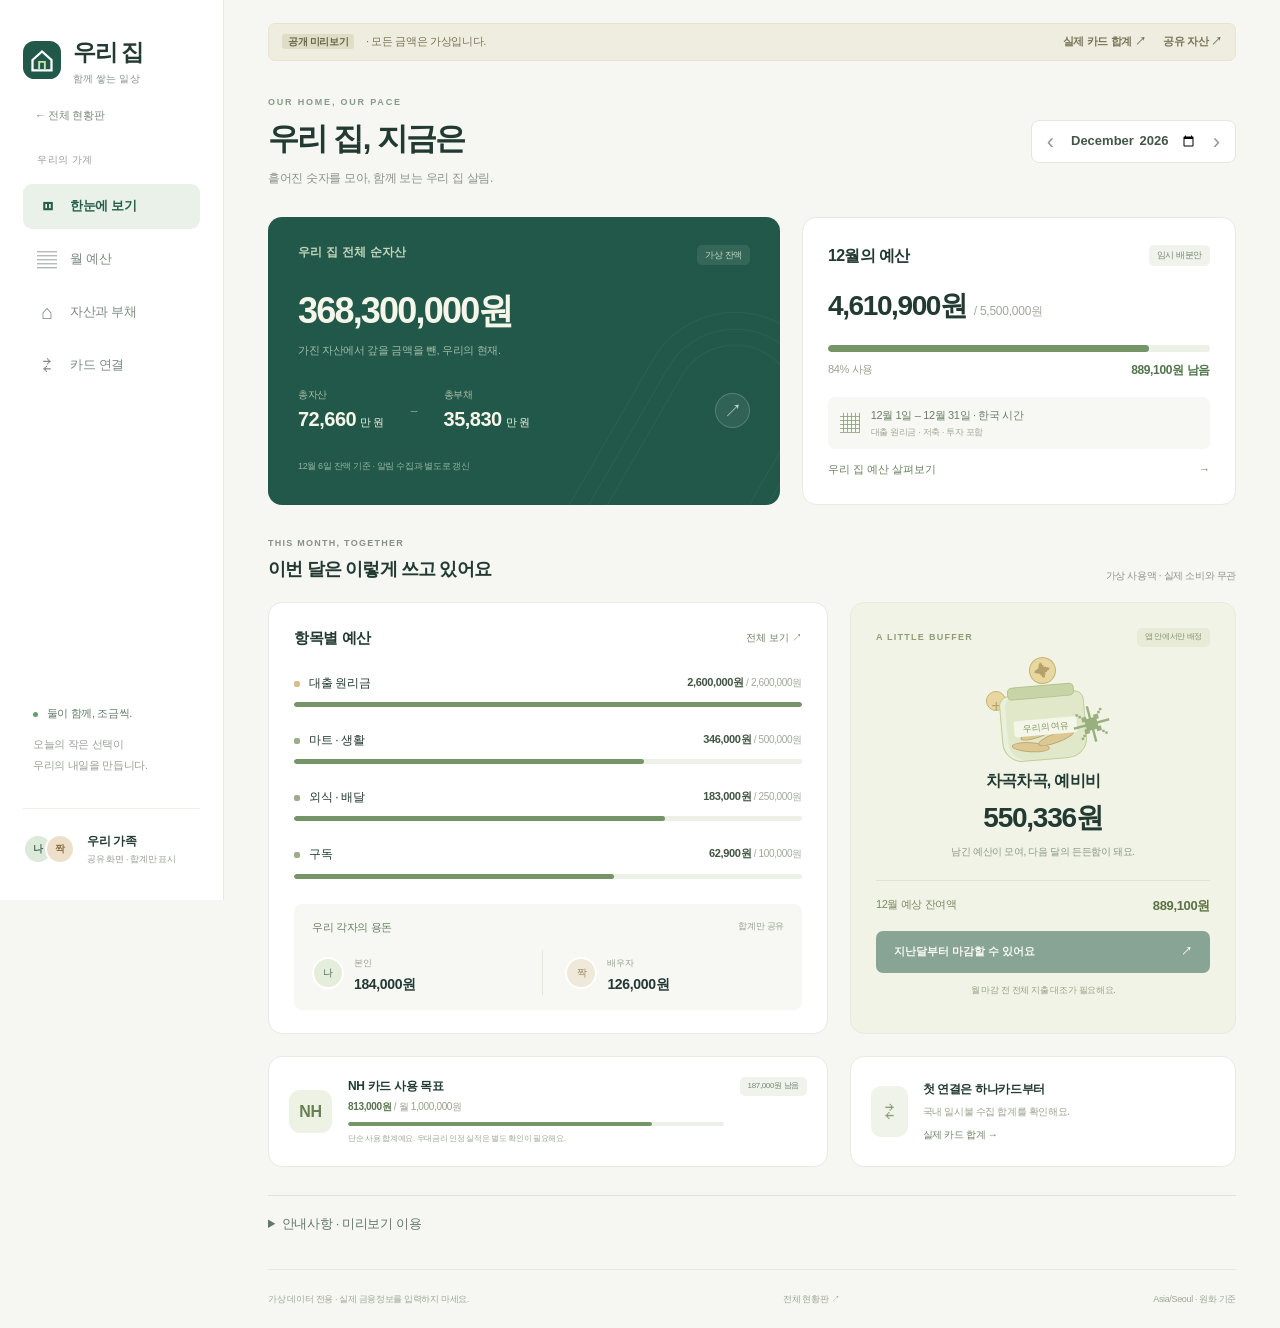
==== commit 42864794: "현황판 갱신 2026-10-21 13:35" ====
--- a/household/index.html
+++ b/household/index.html
@@ -1,10 +1,10 @@
 <!doctype html>
 <html lang="ko">
-<head><meta charset="utf-8"><meta name="viewport" content="width=device-width,initial-scale=1"><meta name="theme-color" content="#215849"><meta name="robots" content="noindex,nofollow"><meta name="referrer" content="no-referrer"><meta http-equiv="Content-Security-Policy" content="default-src 'self'; script-src 'self'; style-src 'self' 'unsafe-inline'; img-src 'self' data:; connect-src 'none'; object-src 'none'; base-uri 'self'; form-action 'none'"><title>우리 집 · 함께 쌓는 일상</title><link rel="icon" href="./favicon.svg"><link rel="stylesheet" href="./style.css?v=design07b"><script type="module" src="./app.js?v=design07"></script></head>
+<head><meta charset="utf-8"><meta name="viewport" content="width=device-width,initial-scale=1"><meta name="theme-color" content="#215849"><meta name="robots" content="noindex,nofollow"><meta name="referrer" content="no-referrer"><meta http-equiv="Content-Security-Policy" content="default-src 'self'; script-src 'self'; style-src 'self' 'unsafe-inline'; img-src 'self' data:; connect-src 'none'; object-src 'none'; base-uri 'self'; form-action 'none'"><title>우리 집 · 함께 쌓는 일상</title><link rel="icon" href="./favicon.svg"><link rel="stylesheet" href="./style.css?v=ui06"><script type="module" src="./app.js?v=ui06"></script></head>
 <body>
 <a class="skip" href="#main">본문으로 건너뛰기</a>
 <aside class="sidebar">
-  <a class="brand" href="#overview"><img src="./connect/app-icon.png" alt="" width="38" height="38"><span>째미즈<small>ASSET · 우리 집 자산관리</small></span></a>
+  <a class="brand" href="#overview"><img src="./favicon.svg" alt="" width="38" height="38"><span>우리 집<small>함께 쌓는 일상</small></span></a>
   <a class="portal-link" href="../">← 전체 현황판</a><p class="nav-label">우리의 가계</p>
   <nav aria-label="주 메뉴"><a href="#overview" class="active" data-tab="overview"><span>◫</span> 한눈에 보기</a><a href="#budget" data-tab="budget"><span>▤</span> 월 예산</a><a href="#assets" data-tab="assets"><span>⌂</span> 자산과 부채</a><a href="#connect" data-tab="connect"><span>⇄</span> 카드 연결</a></nav>
   <div class="sidebar-note"><span class="tiny-dot"></span> 둘이 함께, 조금씩.<p>오늘의 작은 선택이<br>우리의 내일을 만듭니다.</p></div>
@@ -12,7 +12,7 @@
 </aside>
 <main id="main">
   <div class="demo-banner"><span><b>공개 미리보기</b> · 모든 금액은 가상입니다.</span><div class="live-links"><a href="./connect/">실제 카드 합계 ↗</a><a href="./account/">공유 자산 ↗</a></div></div>
-  <header class="page-header"><div><p class="eyebrow" id="eyebrow">OUR HOME / OVERVIEW</p><h1 id="page-title">우리 집, 지금은</h1><p class="subtitle" id="subtitle">흩어진 숫자를 모아, 함께 보는 우리 집 살림.</p></div><div class="month-picker"><button id="prev-month" aria-label="이전 달">‹</button><label><span class="sr-only">조회 월</span><input type="month" id="month" min="2000-01" max="2100-12"></label><button id="next-month" aria-label="다음 달">›</button></div></header>
+  <header class="page-header"><div><p class="eyebrow" id="eyebrow">OUR HOME, OUR PACE</p><h1 id="page-title">우리 집, 지금은</h1><p class="subtitle" id="subtitle">흩어진 숫자를 모아, 함께 보는 우리 집 살림.</p></div><div class="month-picker"><button id="prev-month" aria-label="이전 달">‹</button><label><span class="sr-only">조회 월</span><input type="month" id="month" min="2000-01" max="2100-12"></label><button id="next-month" aria-label="다음 달">›</button></div></header>
   <div id="content" aria-busy="true"><div class="loading">우리 집 현황을 불러오고 있어요.</div></div>
   <details class="page-guide"><summary>안내사항 · 미리보기 이용</summary><p>이 화면의 모든 금액은 가상입니다. 수정은 현재 브라우저에만 저장되며 부부·기기 간 공유되지 않습니다. 실제 금융정보를 입력하지 마세요. 실제 수집분은 상단 ‘실제 카드 합계’에서 확인할 수 있습니다.</p></details><footer>가상 데이터 전용 · 실제 금융정보를 입력하지 마세요. <a href="../">전체 현황판 ↗</a><span>Asia/Seoul · 원화 기준</span></footer>
 </main>
--- a/household/style.css
+++ b/household/style.css
@@ -5,12 +5,4 @@
 
 .portal-link{margin:20px 12px -30px;font-size:11px;color:#7c8981}@media(max-width:820px){.portal-link{display:none}}
 
-.live-links{display:flex;gap:18px;flex-wrap:wrap}.demo-banner{gap:12px}.page-guide{margin-top:28px;color:#65776d;font-size:13px;border-top:1px solid #dce3d8}.page-guide summary{cursor:pointer;padding:18px 0;min-height:48px}.page-guide p{line-height:1.7;max-width:740px}.page-guide+footer{margin-top:16px}.info-note details summary{cursor:pointer}.info-note details p{margin-bottom:0}@media(max-width:600px){.live-links{gap:18px}.demo-banner{align-items:flex-start;flex-direction:column}.demo-banner a{min-height:36px;display:inline-flex;align-items:center}}
-/* 2026-10 · finance dashboard visual system */
-:root{--ink:#172b33;--muted:#657780;--accent:#087e80;--line:#e2e8eb}body{background:#f3f5f7;color:var(--ink);font-family:Inter,Pretendard,-apple-system,BlinkMacSystemFont,"Segoe UI","Malgun Gothic",sans-serif;font-size:15px;letter-spacing:-.025em}.sidebar{background:#17353d;border:0;width:232px;padding:32px 22px;color:#e8f0f2}.brand{font-size:25px;gap:12px}.brand img{border-radius:12px;width:42px;height:42px}.brand small{font-size:10px;letter-spacing:.06em;color:#a4bcc2;margin-top:2px}.portal-link{color:#b2c6cb!important;font-size:12px!important;margin-top:28px!important}.nav-label{color:#8eaab3;font-size:11px;margin:36px 14px 14px}.sidebar nav a{font-size:14px;color:#b2c7ce;min-height:48px;border-radius:11px;padding:12px 14px;gap:14px}.sidebar nav a.active{background:#d9efeb;color:#164e4e}.sidebar nav a:hover:not(.active){background:#24434c}.sidebar-note{color:#a0bbc0;font-size:12px}.sidebar-note p{color:#8ba8b0}.household{border-color:#34515a;font-size:13px}.household small{color:#8faab3;font-size:10px}.avatars span{border-color:#17353d}.tiny-dot{background:#8bc7b6}main{margin-left:232px;max-width:1640px;padding:28px 42px 0}.demo-banner{background:#fff;border:1px solid var(--line);border-radius:10px;color:#657780;font-size:12px;padding:11px 15px}.demo-banner b{font-size:10px;background:#f5ebd3;color:#805a1e;padding:4px 7px;border-radius:5px}.live-links{gap:18px}.demo-banner a{color:#087578;font-size:12px}.page-header{margin:36px 0 28px}.page-header .eyebrow{font-size:10px;color:#74868f;letter-spacing:.13em}.page-header h1{font-size:34px;color:var(--ink)}.subtitle{font-size:14px;color:#657780;margin-top:8px}.month-picker{border-color:var(--line);border-radius:10px;padding:4px}.month-picker input{font-size:14px;color:#304951;width:148px}.month-picker button{width:36px;height:36px;color:#657780}.hero-grid{grid-template-columns:1.15fr 1fr;gap:22px}.panel{border:1px solid var(--line);border-radius:20px;padding:26px}.section-top h2{font-size:17px}.eyebrow{font-size:11px;color:#657780}.pill,.dark-pill{font-size:11px;padding:5px 9px;border-radius:6px;white-space:normal}.pill{background:#edf3f5;color:#536b74}.dark-pill{background:#ffffff12;color:#c4dce0}.wealth-card{background:#183940;color:#fff;border-radius:20px;padding:28px 30px}.wealth-card .eyebrow{color:#bad4d8;font-size:14px}.wealth-value{font-size:clamp(32px,3.3vw,52px);font-weight:700;margin-top:24px;line-height:1.2}.wealth-card>p{font-size:12px;color:#bad4d8;margin-top:12px}.wealth-breakdown{margin-top:32px;gap:28px}.wealth-breakdown div>span{font-size:12px;color:#a8c5cc}.wealth-breakdown strong{font-size:25px;font-weight:600}.wealth-breakdown small{font-size:12px}.wealth-date{font-size:11px;color:#a8c5cc;margin-top:24px}.circle-button{min-height:44px;width:44px;color:#d8ecee}.arch{border-color:#ffffff10;right:-30px;bottom:-125px;width:240px;height:360px}.month-card{padding:28px}.budget-main{font-size:35px;margin:22px 0;font-weight:700}.budget-main>span{font-size:13px;color:#657780}.bar{height:9px;background:#edf1f3}.bar>span{background:#40a7a3}.bar.over>span{background:#df9c60}.budget-bottom{font-size:12px;color:#657780;margin-top:12px}.budget-bottom strong{color:#087578;font-size:13px}.month-note{background:#f0f6f6;border-radius:10px;padding:12px 14px;font-size:13px;color:#496c74;margin:22px 0 18px}.month-note small{font-size:11px;color:#657780}.text-button{color:#087578;font-size:13px;min-height:38px}.text-button.small{font-size:12px}.section-heading{margin:32px 0 18px}.section-heading h2{font-size:22px}.section-heading .eyebrow{font-size:10px}.muted{color:#657780;font-size:13px}.sample-label{font-size:11px}.detail-grid{grid-template-columns:minmax(0,1.5fr) minmax(280px,1fr);gap:22px}.category-row{font-size:14px;margin-top:26px;gap:10px;grid-template-columns:1fr auto}.category-money{font-size:14px;color:#304951}.category-money span{font-size:12px;color:#657780}.category-name{gap:10px}.category-dot{width:9px;height:9px;border-radius:3px;background:#77aaa9}.category-dot.debt{background:#d8ac61}.category-dot.saving{background:#7896d2}.category-row .bar{height:7px}.category-foot{font-size:11px;color:#657780}.personal-box{background:#f3f6f8;border-radius:12px;padding:18px;margin-top:28px}.personal-heading{font-size:12px;color:#536b74}.personal-heading small{color:#657780;font-size:10px}.personal-totals b{font-size:17px}.personal-totals small{font-size:11px;color:#657780}.personal-totals>div+div{border-color:var(--line)}.avatar{width:36px;height:36px;background:#dcefed;color:#3a7777;font-size:12px}.reserve-panel{background:#edf3ee;border-color:#dce7df;padding:26px}.reserve-panel .section-top .eyebrow{color:#637b69;font-size:10px}.reserve-panel .pill{background:#dde9df;color:#4f6f58;font-size:10px}.reserve-panel h2{font-size:19px}.reserve-value{font-size:34px;font-weight:700;margin-top:8px}.reserve-panel .muted{font-size:12px;color:#5e7664;margin-top:8px}.reserve-illustration{height:112px}.reserve-preview{border-color:#d3dfd6;color:#5e7664;font-size:12px;margin-top:24px}.reserve-preview b{font-size:15px;color:#356450}.primary{background:#087e80;color:#fff;border-radius:10px;font-size:14px;padding:13px 18px;min-height:46px}.primary:hover:not(:disabled){background:#056668}.primary.wide{font-size:13px}.reserve-help{font-size:11px;color:#5e7664;line-height:1.6}.bottom-grid{gap:22px}.nh-panel,.connection-mini{padding:22px}.nh-logo{background:#edf3f1;color:#428579;width:48px;height:48px}.nh-copy h3,.connection-mini h3{font-size:15px}.nh-copy p,.connection-mini p{font-size:12px;color:#657780}.nh-copy small{font-size:10px;color:#657780}.nh-copy .bar{height:6px;margin:10px 0}.nh-panel>.pill{font-size:10px}.nh-copy b{color:#087578}.connection-icon{background:#edf3f5;color:#5d8591}.page-guide{font-size:13px!important;color:#657780!important}footer{font-size:11px;color:#657780;border-color:var(--line)}.budget-summary h2{font-size:26px}.budget-stats{background:#fff;border:1px solid var(--line);border-radius:18px;padding:24px 12px;gap:10px}.budget-stats>div{border-color:#d6e9e8}.budget-stats span{font-size:13px;color:#657780}.budget-stats b{font-size:28px;font-variant-numeric:tabular-nums}.categories-grid{gap:0 28px}.categories-grid .category-row{grid-template-columns:1fr}.category-foot{line-height:1.5}.info-note{font-size:13px;color:#657780;background:#edf2f5;border-radius:10px}.info-note summary{min-height:38px}.asset-row{font-size:14px;border-color:var(--line);padding:24px 0}.asset-row small{font-size:12px;color:#657780}.asset-row strong{font-size:17px}.flow>div{background:#e9eff2;padding:18px}.flow strong{font-size:14px;color:#46646d}.flow small{font-size:12px;color:#657780}.flow .ready{background:#dceeed}.flow .ready strong,.flow .ready b{color:#087578}.sim-buttons{gap:12px}.sim-buttons button{border-color:var(--line);background:#f7f9fa;padding:16px;border-radius:12px;min-height:70px}.sim-buttons b{font-size:13px}.sim-buttons small{font-size:11px;color:#657780}.capture-counts{font-size:12px;color:#657780}.next-step{background:#eaf2f2}.next-step p{font-size:14px}.next-step .primary{display:inline-flex;margin-top:20px}.card-tile{border-color:var(--line);border-radius:16px;padding:22px}.card-tile h3{font-size:15px}.card-tile p{font-size:12px;color:#657780}.card-tile>small{font-size:11px;color:#657780}.budget-fields .amount-field>span,.asset-fields label{font-size:13px;color:#536b74}.dialog-actions>span{font-size:15px}dialog{background:#fff;color:var(--ink);border-color:var(--line)}.dialog-actions{background:#fff}.dialog-heading h2{font-size:25px}#editor-note{font-size:13px}.amount-field input,.asset-fields input[type=number]{border-color:#c5d2d8;min-height:44px;color:#304951}.asset-fields{border-color:var(--line)}.check-label{font-size:13px!important;color:#536b74!important}#toast{font-size:14px;background:#17353d}button,a,input{outline-offset:4px}:focus-visible{outline:3px solid #bd8733}.wealth-value,.budget-main,.category-money,.reserve-value{font-variant-numeric:tabular-nums}
-@media(min-width:1700px){main{padding:36px 54px 0}.hero-grid,.detail-grid,.bottom-grid{gap:26px}.wealth-card,.panel{padding:32px}.wealth-value{font-size:52px}}
-@media(max-width:1200px){.sidebar{width:202px;padding:28px 18px}main{margin-left:202px;padding:24px 28px 0}.hero-grid{grid-template-columns:1fr 1fr;gap:18px}.detail-grid{grid-template-columns:1.3fr 1fr;gap:18px}.wealth-card,.panel{padding:24px}.budget-main{font-size:28px}.budget-main>span{display:block}.wealth-breakdown{gap:16px}.wealth-breakdown strong{font-size:22px}.category-row{grid-template-columns:1fr}.category-money{text-align:left}.personal-totals b{font-size:15px}.bottom-grid{grid-template-columns:1fr}}
-@media(max-width:900px){.sidebar{width:76px;padding:24px 12px}.brand>span,.sidebar .portal-link,.sidebar .nav-label,.sidebar-note,.household{display:none}.sidebar nav{margin-top:38px}.sidebar nav a{font-size:0;gap:0;justify-content:center;padding:12px}.sidebar nav a span{font-size:22px}main{margin-left:76px;padding:24px}.hero-grid{grid-template-columns:1fr}.detail-grid{grid-template-columns:1fr}.wealth-value{font-size:44px}.wealth-breakdown strong{font-size:26px}.budget-main>span{display:inline}.category-row{grid-template-columns:1fr auto}.category-money{text-align:right}.categories-grid .category-row{grid-template-columns:1fr}.categories-grid .category-money{text-align:left}.asset-grid{grid-template-columns:1fr}.demo-banner .live-links a{display:inline-flex}.demo-banner{flex-wrap:wrap}.reserve-panel{max-width:none}.page-header h1{font-size:30px}.page-header{flex-wrap:wrap}.month-picker{margin-left:auto}.budget-stats b{font-size:22px}}
-@media(max-width:600px){.sidebar{inset:auto 0 0;width:100%;height:auto;padding:6px 8px calc(6px + env(safe-area-inset-bottom));background:#fff;border-top:1px solid var(--line)}.sidebar .brand{display:none}.sidebar nav{display:flex;margin:0;gap:4px}.sidebar nav a{display:flex;flex:1;flex-direction:column;gap:5px;min-height:56px;font-size:10px;padding:8px 2px;color:#657780;border-radius:10px}.sidebar nav a.active{background:#e8f4f2;color:#087578}.sidebar nav a span{font-size:20px}.sidebar nav a:hover:not(.active){background:#f1f5f6}main{margin:0;padding:18px 18px 100px}.demo-banner{font-size:11px;padding:12px;gap:10px}.demo-banner b{margin-right:4px}.demo-banner .live-links{width:100%;display:flex;gap:18px}.demo-banner .live-links a{font-size:12px;min-height:28px;align-items:center}.page-header{margin:28px 0 20px;gap:16px}.page-header h1{font-size:28px}.subtitle{font-size:13px;margin-top:7px}.page-header .eyebrow{font-size:10px}.month-picker{margin-left:0}.month-picker input{font-size:14px;width:148px}.hero-grid{gap:16px}.wealth-card,.panel{border-radius:18px;padding:22px}.wealth-value{font-size:38px;margin-top:20px}.wealth-breakdown{margin-top:28px}.wealth-breakdown strong{font-size:23px}.wealth-date{font-size:10px}.budget-main{font-size:32px}.budget-main>span{font-size:12px;display:block}.section-heading h2{font-size:21px}.section-heading{margin-top:28px}.category-row{grid-template-columns:1fr;gap:7px;font-size:14px}.category-money{text-align:left;font-size:14px}.category-money span{font-size:12px}.personal-totals b{font-size:16px}.personal-totals>div{gap:8px}.personal-totals>div+div{padding-left:12px}.personal-heading small{font-size:10px}.reserve-value{font-size:32px}.categories-grid{grid-template-columns:1fr}.budget-summary{flex-direction:column;align-items:start}.budget-summary h2{font-size:24px}.budget-stats{grid-template-columns:1fr;gap:18px;padding:22px}.budget-stats>div{display:flex;align-items:center;justify-content:space-between;border:0;padding:0}.budget-stats b{font-size:24px}.asset-row{align-items:start;font-size:13px}.asset-row strong{font-size:15px}.asset-row small{font-size:11px}.cards-grid{grid-template-columns:1fr}.card-tile h3{margin-top:18px}.flow{flex-direction:column;align-items:stretch}.flow>span{display:none}.flow>div{display:flex;gap:12px;align-items:center}.flow small{font-size:11px}.sim-buttons{grid-template-columns:1fr}.capture-counts{flex-wrap:wrap}.connection-status h2{font-size:23px}.budget-fields{grid-template-columns:1fr}.asset-fields{grid-template-columns:1fr}.dialog-actions{flex-wrap:wrap}#toast{left:50%;bottom:86px}.page-guide{margin-top:26px!important}.nh-panel{gap:12px}.nh-panel>.pill{display:none}.section-top{align-items:center}.sample-label{display:none}.bottom-grid{gap:16px}.section-heading .text-button.small{font-size:12px}footer{font-size:10px;line-height:1.7}}
-
-@media(max-width:600px){.page-header{display:flex;flex-direction:column;align-items:stretch}.page-header>div:first-child{width:100%;max-width:none}.month-picker{align-self:flex-start}.page-header .eyebrow{white-space:nowrap}}
+.live-links{display:flex;gap:18px;flex-wrap:wrap}.demo-banner{gap:12px}.page-guide{margin-top:28px;color:#65776d;font-size:13px;border-top:1px solid #dce3d8}.page-guide summary{cursor:pointer;padding:18px 0;min-height:48px}.page-guide p{line-height:1.7;max-width:740px}.page-guide+footer{margin-top:16px}.info-note details summary{cursor:pointer}.info-note details p{margin-bottom:0}@media(max-width:600px){.live-links{gap:18px}.demo-banner{align-items:flex-start;flex-direction:column}.demo-banner a{min-height:36px;display:inline-flex;align-items:center}}
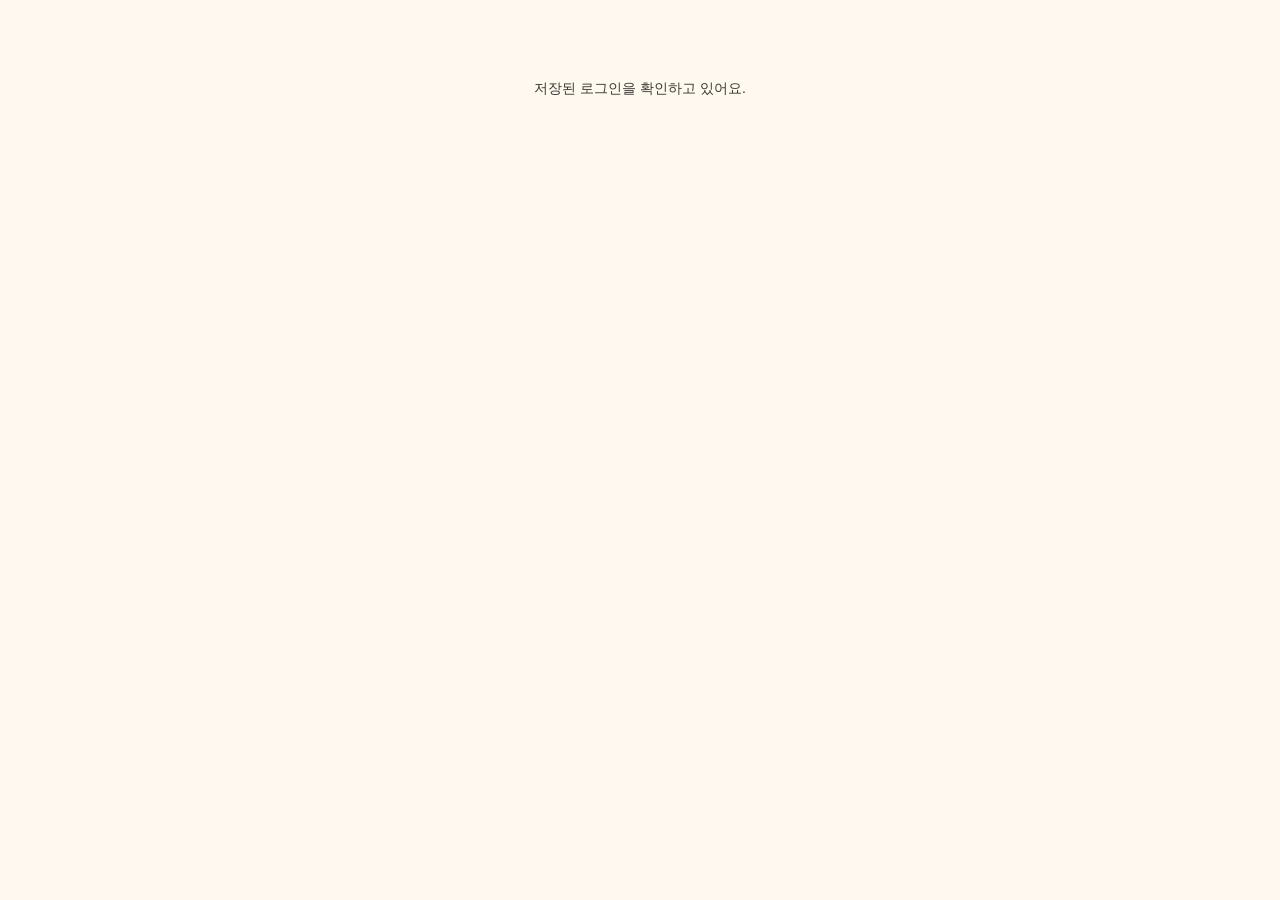
==== commit 20228f15: "Release web14 with canonical jjaemeez branding" ====
--- a/household/index.html
+++ b/household/index.html
@@ -1,22 +1 @@
-<!doctype html>
-<html lang="ko">
-<head><meta charset="utf-8"><meta name="viewport" content="width=device-width,initial-scale=1"><meta name="theme-color" content="#215849"><meta name="robots" content="noindex,nofollow"><meta name="referrer" content="no-referrer"><meta http-equiv="Content-Security-Policy" content="default-src 'self'; script-src 'self'; style-src 'self' 'unsafe-inline'; img-src 'self' data:; connect-src 'none'; object-src 'none'; base-uri 'self'; form-action 'none'"><title>우리 집 · 함께 쌓는 일상</title><link rel="icon" href="./favicon.svg"><link rel="stylesheet" href="./style.css?v=ui06"><script type="module" src="./app.js?v=ui06"></script></head>
-<body>
-<a class="skip" href="#main">본문으로 건너뛰기</a>
-<aside class="sidebar">
-  <a class="brand" href="#overview"><img src="./favicon.svg" alt="" width="38" height="38"><span>우리 집<small>함께 쌓는 일상</small></span></a>
-  <a class="portal-link" href="../">← 전체 현황판</a><p class="nav-label">우리의 가계</p>
-  <nav aria-label="주 메뉴"><a href="#overview" class="active" data-tab="overview"><span>◫</span> 한눈에 보기</a><a href="#budget" data-tab="budget"><span>▤</span> 월 예산</a><a href="#assets" data-tab="assets"><span>⌂</span> 자산과 부채</a><a href="#connect" data-tab="connect"><span>⇄</span> 카드 연결</a></nav>
-  <div class="sidebar-note"><span class="tiny-dot"></span> 둘이 함께, 조금씩.<p>오늘의 작은 선택이<br>우리의 내일을 만듭니다.</p></div>
-  <div class="household"><div class="avatars"><span>나</span><span>짝</span></div><div>우리 가족<small>공유 화면 · 합계만 표시</small></div></div>
-</aside>
-<main id="main">
-  <div class="demo-banner"><span><b>공개 미리보기</b> · 모든 금액은 가상입니다.</span><div class="live-links"><a href="./connect/">실제 카드 합계 ↗</a><a href="./account/">공유 자산 ↗</a></div></div>
-  <header class="page-header"><div><p class="eyebrow" id="eyebrow">OUR HOME, OUR PACE</p><h1 id="page-title">우리 집, 지금은</h1><p class="subtitle" id="subtitle">흩어진 숫자를 모아, 함께 보는 우리 집 살림.</p></div><div class="month-picker"><button id="prev-month" aria-label="이전 달">‹</button><label><span class="sr-only">조회 월</span><input type="month" id="month" min="2000-01" max="2100-12"></label><button id="next-month" aria-label="다음 달">›</button></div></header>
-  <div id="content" aria-busy="true"><div class="loading">우리 집 현황을 불러오고 있어요.</div></div>
-  <details class="page-guide"><summary>안내사항 · 미리보기 이용</summary><p>이 화면의 모든 금액은 가상입니다. 수정은 현재 브라우저에만 저장되며 부부·기기 간 공유되지 않습니다. 실제 금융정보를 입력하지 마세요. 실제 수집분은 상단 ‘실제 카드 합계’에서 확인할 수 있습니다.</p></details><footer>가상 데이터 전용 · 실제 금융정보를 입력하지 마세요. <a href="../">전체 현황판 ↗</a><span>Asia/Seoul · 원화 기준</span></footer>
-</main>
-<dialog id="editor"><form id="editor-form"><div class="dialog-heading"><div><p class="eyebrow">MAKE IT YOURS</p><h2 id="editor-title"></h2></div><button type="button" class="icon-button" id="close-editor" aria-label="닫기">×</button></div><p id="editor-note" class="muted"></p><div id="editor-fields"></div><p id="form-error" class="error" role="alert"></p><div class="dialog-actions"><span id="editor-total"></span><button class="primary" type="submit">저장하기</button></div></form></dialog>
-<dialog id="celebration"><button class="icon-button celebration-close" aria-label="축하 화면 닫기">×</button><div class="reward-symbol">✦</div><p class="eyebrow">A LITTLE MORE FOR TOMORROW</p><h2>함께 남긴 여유가<br>우리 집 예비비가 됐어요.</h2><div class="reward-amount" id="reward-amount"></div><p>예비비 배정 완료 · 실제 계좌 이체는 없어요.</p><button class="primary celebration-close">차곡차곡, 잘하고 있어요</button></dialog>
-<div id="toast" role="status" aria-live="polite"></div><div id="confetti" aria-hidden="true"></div>
-</body></html>
+<!doctype html><html lang="ko"><head><meta name="application-name" content="jjaemeez asset"><meta charset="utf-8"><meta name="viewport" content="width=device-width,initial-scale=1"><meta name="robots" content="noindex,nofollow"><meta http-equiv="Content-Security-Policy" content="default-src 'self'; connect-src 'none'; object-src 'none'; base-uri 'none'"><meta http-equiv="refresh" content="0;url=./budget/"><title>째미즈 asset · 우리 집 예산</title></head><body><p><a href="./budget/">우리 집 예산 현황판 열기</a></p></body></html>
